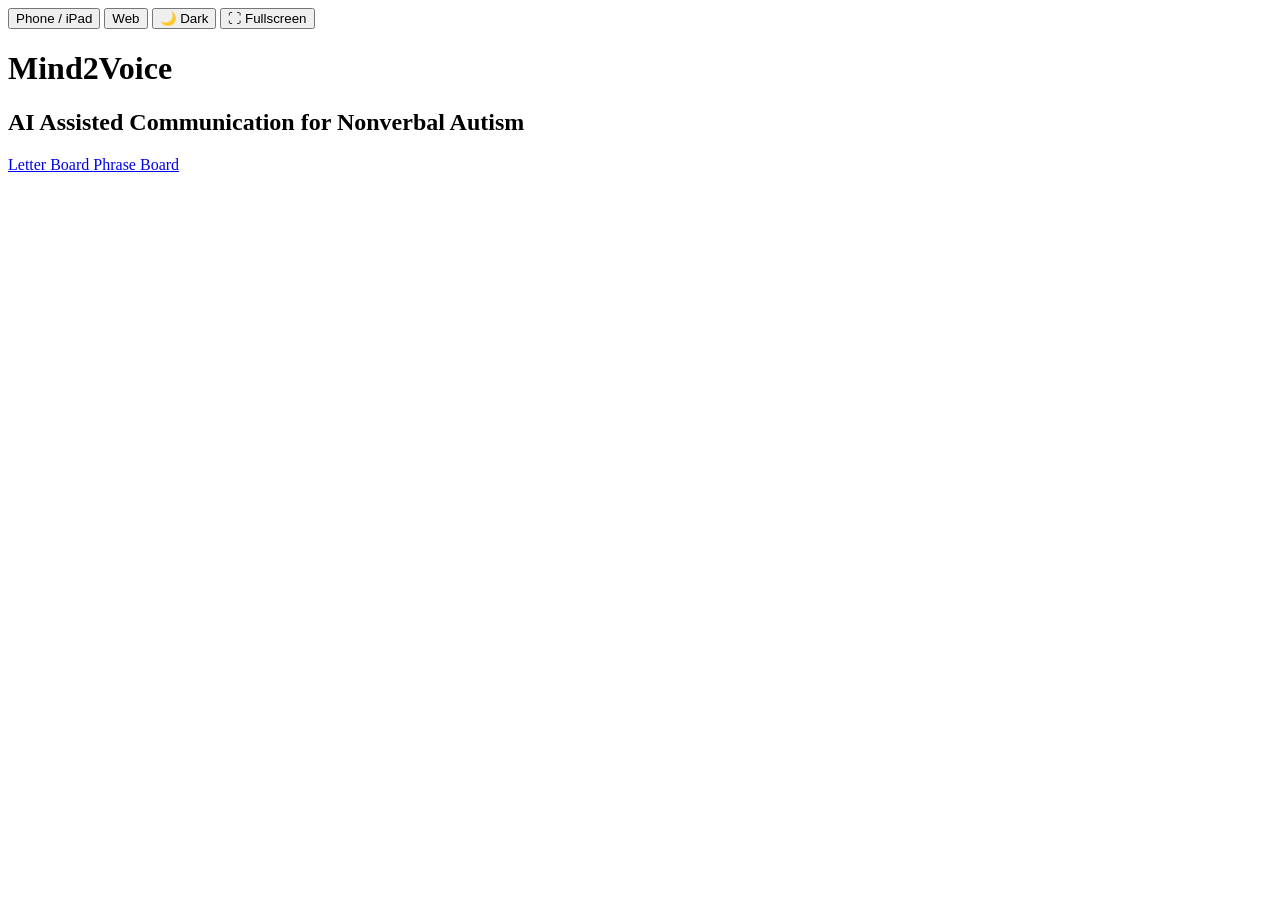
==== index.html @ d23b1450 "," ====
<!DOCTYPE html>
<html lang="en">

<head>

<meta charset="UTF-8">

<meta name="viewport"
content="width=device-width, initial-scale=1.0, viewport-fit=cover">

<meta name="apple-mobile-web-app-capable" content="yes">
<meta name="apple-mobile-web-app-title" content="Mind2Voice">

<title>Mind2Voice</title>

<link rel="stylesheet" href="style.css">

</head>

<body>

<div class="device-selector">

    <button
        class="device-btn active"
        data-device="ipad">
        Phone / iPad
    </button>

    <button
        class="device-btn"
        data-device="web">
        Web
    </button>

    <button
        class="device-btn"
        id="themeToggle">
        🌙 Dark
    </button>

    <button
        class="device-btn"
        id="fullscreenBtn">
        ⛶ Fullscreen
    </button>

</div>

<div class="ipad" id="deviceFrame">

    <div class="camera"></div>

    <div class="screen">

        <div class="content">

            <h1>Mind2Voice</h1>

            <h2>
                AI Assisted Communication for
                Nonverbal Autism
            </h2>

            <div class="button-row">

                <a
                    href="letterboard.html"
                    class="button">
                    Letter Board
                </a>

                <a
                    href="phraseboard.html"
                    class="button">
                    Phrase Board
                </a>

            </div>

        </div>

    </div>

    <div class="home-indicator"></div>

</div>

<script>

/* ------------------------------
DEVICE SWITCH
------------------------------ */

const deviceFrame =
document.getElementById(
"deviceFrame"
);

document
.querySelectorAll(
"[data-device]"
)
.forEach(btn => {

    btn.addEventListener(
    "click",
    () => {

        document
        .querySelectorAll(
        "[data-device]"
        )
        .forEach(b =>
            b.classList.remove(
            "active"
            )
        );

        btn.classList.add(
        "active"
        );

        deviceFrame.classList.remove(
        "web-view"
        );

        if(
            btn.dataset.device
            === "web"
        ){
            deviceFrame.classList.add(
            "web-view"
            );
        }

    });

});

/* ------------------------------
THEME
------------------------------ */

const themeToggle =
document.getElementById(
"themeToggle"
);

function updateThemeButton(){

    themeToggle.textContent =
    document.body.classList.contains(
    "dark"
    )
    ? "☀️ Light"
    : "🌙 Dark";

}

const savedTheme =
localStorage.getItem(
"theme"
);

if(savedTheme === "dark"){

    document.body.classList.add(
    "dark"
    );

}

updateThemeButton();

themeToggle.addEventListener(
"click",
() => {

    document.body.classList.toggle(
    "dark"
    );

    localStorage.setItem(
    "theme",
    document.body.classList.contains(
    "dark"
    )
    ? "dark"
    : "light"
    );

    updateThemeButton();

}
);

/* ------------------------------
TABLET SUPPORT
------------------------------ */

const isTablet =

/iPad/i.test(
navigator.userAgent
)

||

(
navigator.maxTouchPoints > 1 &&
window.innerWidth >= 768
);

if(isTablet){

    deviceFrame.classList.add(
    "web-view"
    );

    const selector =
    document.querySelector(
    ".device-selector"
    );

    if(selector){

        selector.style.display =
        "none";

    }

}

/* ------------------------------
FULLSCREEN
------------------------------ */

const fullscreenBtn =
document.getElementById(
"fullscreenBtn"
);

fullscreenBtn
.addEventListener(
"click",
async () => {

    try{

        if(
            !document
            .fullscreenElement
        ){

            await document
            .documentElement
            .requestFullscreen();

            fullscreenBtn.textContent =
            "✕ Exit";

        }else{

            await document
            .exitFullscreen();

            fullscreenBtn.textContent =
            "⛶ Fullscreen";

        }

    }
    catch(err){

        console.log(err);

    }

}
);

</script>

</body>

</html>
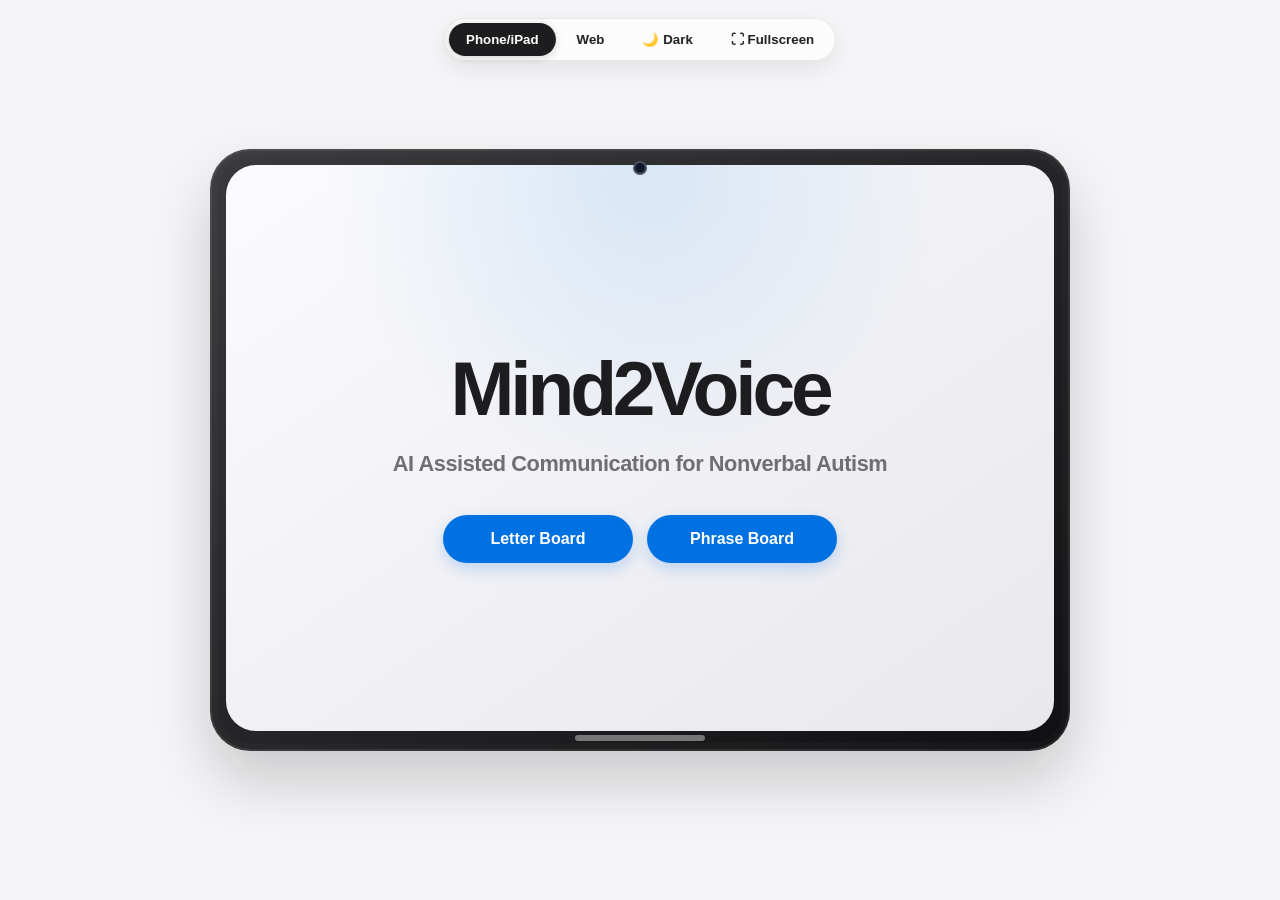
==== commit cc867e4c: "updated" ====
--- a/index.html
+++ b/index.html
@@ -1,85 +1,308 @@
 <!DOCTYPE html>
 <html lang="en">
-
 <head>
-
 <meta charset="UTF-8">
-
-<meta name="viewport"
-content="width=device-width, initial-scale=1.0, viewport-fit=cover">
-
+<meta name="viewport" content="width=device-width, initial-scale=1.0, viewport-fit=cover">
 <meta name="apple-mobile-web-app-capable" content="yes">
+<meta name="apple-mobile-web-app-status-bar-style" content="default">
 <meta name="apple-mobile-web-app-title" content="Mind2Voice">
 
 <title>Mind2Voice</title>
 
-<link rel="stylesheet" href="style.css">
-
+<style>
+:root{
+    --bg:#f5f5f7;
+    --text:#1d1d1f;
+    --muted:#6e6e73;
+    --primary:#0071e3;
+    --primary-dark:#0077ed;
+    --shadow:rgba(0,0,0,.18);
+
+    --screen-bg:linear-gradient(145deg,#fbfbfd 0%,#e8e8ed 100%);
+    --selector-bg:rgba(255,255,255,.72);
+}
+
+/* DARK MODE */
+body.dark{
+    --bg:#000;
+    --text:#f5f5f7;
+    --muted:#a1a1a6;
+    --primary:#0a84ff;
+    --primary-dark:#409cff;
+    --shadow:rgba(0,0,0,.45);
+
+    --screen-bg:linear-gradient(145deg,#1c1c1e 0%,#0f0f10 100%);
+    --selector-bg:rgba(28,28,30,.85);
+}
+
+*{
+    box-sizing:border-box;
+    margin:0;
+    padding:0;
+}
+
+body{
+    min-height:100vh;
+    display:flex;
+    justify-content:center;
+    align-items:center;
+    background:var(--bg);
+    font-family:-apple-system,BlinkMacSystemFont,"SF Pro Display","Segoe UI",sans-serif;
+    color:var(--text);
+    transition:background .3s,color .3s;
+}
+
+/* TOP CONTROLS */
+.device-selector{
+    position:fixed;
+    top:18px;
+    left:50%;
+    transform:translateX(-50%);
+    display:flex;
+    gap:4px;
+    padding:4px;
+    background:var(--selector-bg);
+    border:1px solid rgba(0,0,0,.08);
+    border-radius:999px;
+    box-shadow:0 8px 24px rgba(0,0,0,.08);
+    backdrop-filter:blur(18px);
+    z-index:9999;
+}
+
+.device-btn{
+    border:none;
+    padding:9px 17px;
+    border-radius:999px;
+    cursor:pointer;
+    font-weight:700;
+    color:var(--text);
+    background:transparent;
+    transition:.2s ease;
+}
+
+.device-btn.active{
+    color:white;
+    background:#1d1d1f;
+    box-shadow:0 2px 8px rgba(0,0,0,.16);
+}
+
+body.dark .device-btn.active{
+    background:#ffffff;
+    color:#000000;
+}
+
+/* IPAD FRAME */
+.ipad{
+    position:relative;
+    width:min(82vw,860px);
+    aspect-ratio:1.43;
+    background:linear-gradient(145deg,#3a3a3c,#101012);
+    border-radius:40px;
+    padding:16px 16px 20px;
+    box-shadow:
+        0 30px 60px var(--shadow),
+        inset 0 0 0 2px rgba(255,255,255,.08),
+        inset 0 0 0 8px rgba(255,255,255,.02);
+    transition:.3s ease;
+}
+
+/* WEB MODE */
+.ipad.web-view{
+    width:100vw;
+    height:100dvh;
+    min-height:100dvh;
+    aspect-ratio:auto;
+    border-radius:0;
+    padding:0;
+    box-shadow:none;
+}
+
+/* Real tablets */
+@media (pointer: coarse) and (min-width: 768px){
+
+    .device-selector{
+        display:none;
+    }
+
+    .ipad{
+        width:100vw !important;
+        height:100dvh !important;
+        min-height:100dvh !important;
+        padding:0 !important;
+        border-radius:0 !important;
+        aspect-ratio:auto !important;
+        box-shadow:none !important;
+    }
+
+    .camera,
+    .home-indicator{
+        display:none !important;
+    }
+
+    .screen{
+        border-radius:0 !important;
+        width:100%;
+        height:100%;
+    }
+
+}
+
+.ipad.web-view .camera,
+.ipad.web-view .home-indicator{
+    display:none;
+}
+
+.ipad.web-view .screen{
+    border-radius:0;
+}
+
+/* SCREEN */
+.screen{
+    width:100%;
+    height:100%;
+    background:var(--screen-bg);
+    border-radius:30px;
+    overflow:hidden;
+    transition:.3s ease;
+}
+
+.camera{
+    position:absolute;
+    top:12px;
+    left:50%;
+    transform:translateX(-50%);
+    width:14px;
+    height:14px;
+    background:#0f172a;
+    border:2px solid rgba(255,255,255,.25);
+    border-radius:50%;
+    z-index:5;
+}
+
+.content{
+    height:100%;
+    display:flex;
+    flex-direction:column;
+    justify-content:center;
+    align-items:center;
+    text-align:center;
+    padding:72px 30px 60px;
+    background:
+        radial-gradient(
+            circle at top,
+            rgba(0,113,227,.12),
+            transparent 45%
+        );
+}
+
+h1{
+    margin-bottom:18px;
+    letter-spacing:-.055em;
+    font-weight:700;
+    font-size:clamp(2.8rem,6vw,5.8rem);
+}
+
+h2{
+    max-width:650px;
+    margin-bottom:38px;
+    font-size:clamp(1rem,1.7vw,1.6rem);
+    color:var(--muted);
+    font-weight:600;
+    letter-spacing:-.02em;
+}
+
+/* BUTTONS */
+.button-row{
+    display:flex;
+    gap:14px;
+    flex-wrap:wrap;
+    justify-content:center;
+}
+
+.button{
+    display:inline-flex;
+    align-items:center;
+    justify-content:center;
+    min-width:190px;
+    padding:15px 25px;
+    border-radius:999px;
+    text-decoration:none;
+    font-weight:700;
+    color:white;
+    background:var(--primary);
+    box-shadow:0 6px 16px rgba(0,113,227,.22);
+    transition:transform .2s,background .2s,box-shadow .2s;
+}
+
+.button:hover{
+    transform:translateY(-2px);
+    background:var(--primary-dark);
+    box-shadow:0 9px 22px rgba(0,113,227,.3);
+}
+
+.button:focus-visible,
+.device-btn:focus-visible{
+    outline:3px solid rgba(0,113,227,.45);
+    outline-offset:3px;
+}
+
+.home-indicator{
+    position:absolute;
+    left:50%;
+    bottom:10px;
+    transform:translateX(-50%);
+    width:130px;
+    height:6px;
+    background:rgba(255,255,255,.4);
+    border-radius:999px;
+}
+</style>
 </head>
 
 <body>
 
 <div class="device-selector">
-
-    <button
-        class="device-btn active"
-        data-device="ipad">
-        Phone / iPad
+    <button class="device-btn active" data-device="ipad">
+        Phone/iPad
     </button>
 
-    <button
-        class="device-btn"
-        data-device="web">
+    <button class="device-btn" data-device="web">
         Web
     </button>
 
-    <button
-        class="device-btn"
-        id="themeToggle">
+    <button class="device-btn" id="themeToggle">
         🌙 Dark
     </button>
 
-    <button
-        class="device-btn"
-        id="fullscreenBtn">
+    <button class="device-btn" id="fullscreenBtn">
         ⛶ Fullscreen
     </button>
-
 </div>
 
-<div class="ipad" id="deviceFrame">
+<div class="ipad">
 
     <div class="camera"></div>
 
     <div class="screen">
-
         <div class="content">
 
             <h1>Mind2Voice</h1>
 
             <h2>
-                AI Assisted Communication for
-                Nonverbal Autism
+                AI Assisted Communication for Nonverbal Autism
             </h2>
 
             <div class="button-row">
-
-                <a
-                    href="letterboard.html"
-                    class="button">
+                <a href="letterboard.html" class="button">
                     Letter Board
                 </a>
 
-                <a
-                    href="phraseboard.html"
-                    class="button">
+                <a href="phraseboard.html" class="button">
                     Phrase Board
                 </a>
-
             </div>
 
         </div>
-
     </div>
 
     <div class="home-indicator"></div>
@@ -87,201 +310,123 @@
 </div>
 
 <script>
-
-/* ------------------------------
-DEVICE SWITCH
------------------------------- */
-
-const deviceFrame =
-document.getElementById(
-"deviceFrame"
-);
-
-document
-.querySelectorAll(
-"[data-device]"
-)
-.forEach(btn => {
-
-    btn.addEventListener(
-    "click",
-    () => {
-
-        document
-        .querySelectorAll(
-        "[data-device]"
-        )
-        .forEach(b =>
-            b.classList.remove(
-            "active"
-            )
+const device = document.querySelector('.ipad');
+const buttons = document.querySelectorAll('[data-device]');
+
+/* Device Switch */
+buttons.forEach(btn => {
+    btn.addEventListener('click', () => {
+
+        buttons.forEach(b =>
+            b.classList.remove('active')
         );
 
-        btn.classList.add(
-        "active"
-        );
-
-        deviceFrame.classList.remove(
-        "web-view"
-        );
-
-        if(
-            btn.dataset.device
-            === "web"
-        ){
-            deviceFrame.classList.add(
-            "web-view"
-            );
+        btn.classList.add('active');
+
+        device.classList.remove('web-view');
+
+        if(btn.dataset.device === 'web'){
+            device.classList.add('web-view');
         }
-
     });
-
 });
 
-/* ------------------------------
-THEME
------------------------------- */
-
+/* Theme Toggle */
 const themeToggle =
-document.getElementById(
-"themeToggle"
-);
-
-function updateThemeButton(){
-
-    themeToggle.textContent =
-    document.body.classList.contains(
-    "dark"
-    )
-    ? "☀️ Light"
-    : "🌙 Dark";
-
-}
-
+    document.getElementById('themeToggle');
+
+function updateThemeButton() {
+
+    if(document.body.classList.contains('dark')){
+        themeToggle.textContent = '☀️ Light';
+    } else {
+        themeToggle.textContent = '🌙 Dark';
+    }
+
+}
+
+themeToggle.addEventListener('click', () => {
+
+    document.body.classList.toggle('dark');
+
+    localStorage.setItem(
+        'theme',
+        document.body.classList.contains('dark')
+            ? 'dark'
+            : 'light'
+    );
+
+    updateThemeButton();
+});
+
+/* Load Theme */
 const savedTheme =
-localStorage.getItem(
-"theme"
-);
-
-if(savedTheme === "dark"){
-
-    document.body.classList.add(
-    "dark"
+    localStorage.getItem('theme');
+
+if(savedTheme){
+
+    document.body.classList.toggle(
+        'dark',
+        savedTheme === 'dark'
     );
 
+}else{
+
+    document.body.classList.toggle(
+        'dark',
+        window.matchMedia(
+            '(prefers-color-scheme: dark)'
+        ).matches
+    );
+
 }
 
 updateThemeButton();
-
-themeToggle.addEventListener(
-"click",
-() => {
-
-    document.body.classList.toggle(
-    "dark"
-    );
-
-    localStorage.setItem(
-    "theme",
-    document.body.classList.contains(
-    "dark"
-    )
-    ? "dark"
-    : "light"
-    );
-
-    updateThemeButton();
-
-}
-);
-
-/* ------------------------------
-TABLET SUPPORT
------------------------------- */
-
+/* Tablet Detection */
 const isTablet =
-
-/iPad/i.test(
-navigator.userAgent
-)
-
-||
-
-(
-navigator.maxTouchPoints > 1 &&
-window.innerWidth >= 768
-);
-
-if(isTablet){
-
-    deviceFrame.classList.add(
-    "web-view"
-    );
+    navigator.maxTouchPoints > 1 &&
+    Math.max(window.innerWidth, window.innerHeight) >= 820;
+
+if (isTablet) {
 
     const selector =
-    document.querySelector(
-    ".device-selector"
-    );
-
-    if(selector){
-
-        selector.style.display =
-        "none";
-
-    }
-
-}
-
-/* ------------------------------
-FULLSCREEN
------------------------------- */
-
+        document.querySelector('.device-selector');
+
+    if (selector) {
+        selector.style.display = 'none';
+    }
+
+    device.classList.add('web-view');
+}
 const fullscreenBtn =
-document.getElementById(
-"fullscreenBtn"
-);
-
-fullscreenBtn
-.addEventListener(
-"click",
-async () => {
-
-    try{
-
-        if(
-            !document
-            .fullscreenElement
-        ){
-
-            await document
-            .documentElement
-            .requestFullscreen();
+    document.getElementById('fullscreenBtn');
+
+fullscreenBtn.addEventListener('click', async () => {
+
+    try {
+
+        if (!document.fullscreenElement) {
+
+            await document.documentElement.requestFullscreen();
 
             fullscreenBtn.textContent =
-            "✕ Exit";
-
-        }else{
-
-            await document
-            .exitFullscreen();
+                '✕ Exit';
+
+        } else {
+
+            await document.exitFullscreen();
 
             fullscreenBtn.textContent =
-            "⛶ Fullscreen";
+                '⛶ Fullscreen';
 
         }
 
-    }
-    catch(err){
-
+    } catch (err) {
         console.log(err);
-
-    }
-
-}
-);
-
+    }
+
+});
 </script>
 
 </body>
-
 </html>
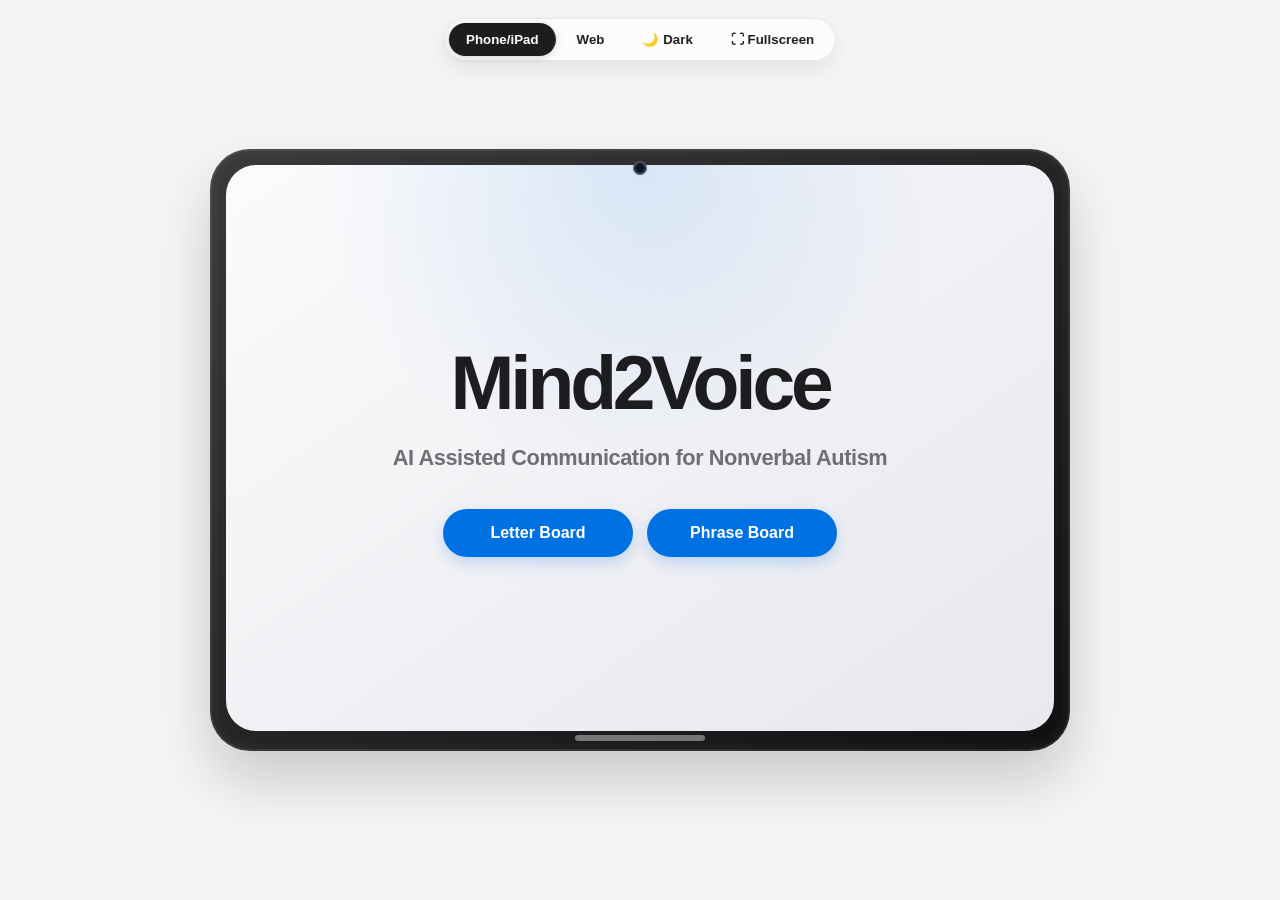
==== commit ad6561d9: "new" ====
--- a/index.html
+++ b/index.html
@@ -42,7 +42,7 @@
 }
 
 body{
-    min-height:100vh;
+    min-height:100dvh;
     display:flex;
     justify-content:center;
     align-items:center;
@@ -94,8 +94,9 @@
 /* IPAD FRAME */
 .ipad{
     position:relative;
-    width:min(82vw,860px);
+    width:min(82vw,860px,calc((100dvh - 36px) * 1.43));
     aspect-ratio:1.43;
+    max-height:calc(100dvh - 36px);
     background:linear-gradient(145deg,#3a3a3c,#101012);
     border-radius:40px;
     padding:16px 16px 20px;
@@ -181,12 +182,14 @@
 
 .content{
     height:100%;
+    min-height:0;
     display:flex;
     flex-direction:column;
     justify-content:center;
     align-items:center;
     text-align:center;
-    padding:72px 30px 60px;
+    padding:clamp(18px,7vh,72px) clamp(16px,4vw,30px);
+    overflow-y:auto;
     background:
         radial-gradient(
             circle at top,
@@ -196,16 +199,16 @@
 }
 
 h1{
-    margin-bottom:18px;
+    margin-bottom:clamp(10px,2.5vh,18px);
     letter-spacing:-.055em;
     font-weight:700;
-    font-size:clamp(2.8rem,6vw,5.8rem);
+    font-size:clamp(2rem,6vw,5.8rem);
 }
 
 h2{
     max-width:650px;
-    margin-bottom:38px;
-    font-size:clamp(1rem,1.7vw,1.6rem);
+    margin-bottom:clamp(16px,5vh,38px);
+    font-size:clamp(.95rem,1.7vw,1.6rem);
     color:var(--muted);
     font-weight:600;
     letter-spacing:-.02em;
@@ -214,7 +217,7 @@
 /* BUTTONS */
 .button-row{
     display:flex;
-    gap:14px;
+    gap:clamp(8px,1.5vw,14px);
     flex-wrap:wrap;
     justify-content:center;
 }
@@ -223,8 +226,8 @@
     display:inline-flex;
     align-items:center;
     justify-content:center;
-    min-width:190px;
-    padding:15px 25px;
+    min-width:clamp(145px,20vw,190px);
+    padding:clamp(11px,2.2vh,15px) clamp(16px,3vw,25px);
     border-radius:999px;
     text-decoration:none;
     font-weight:700;
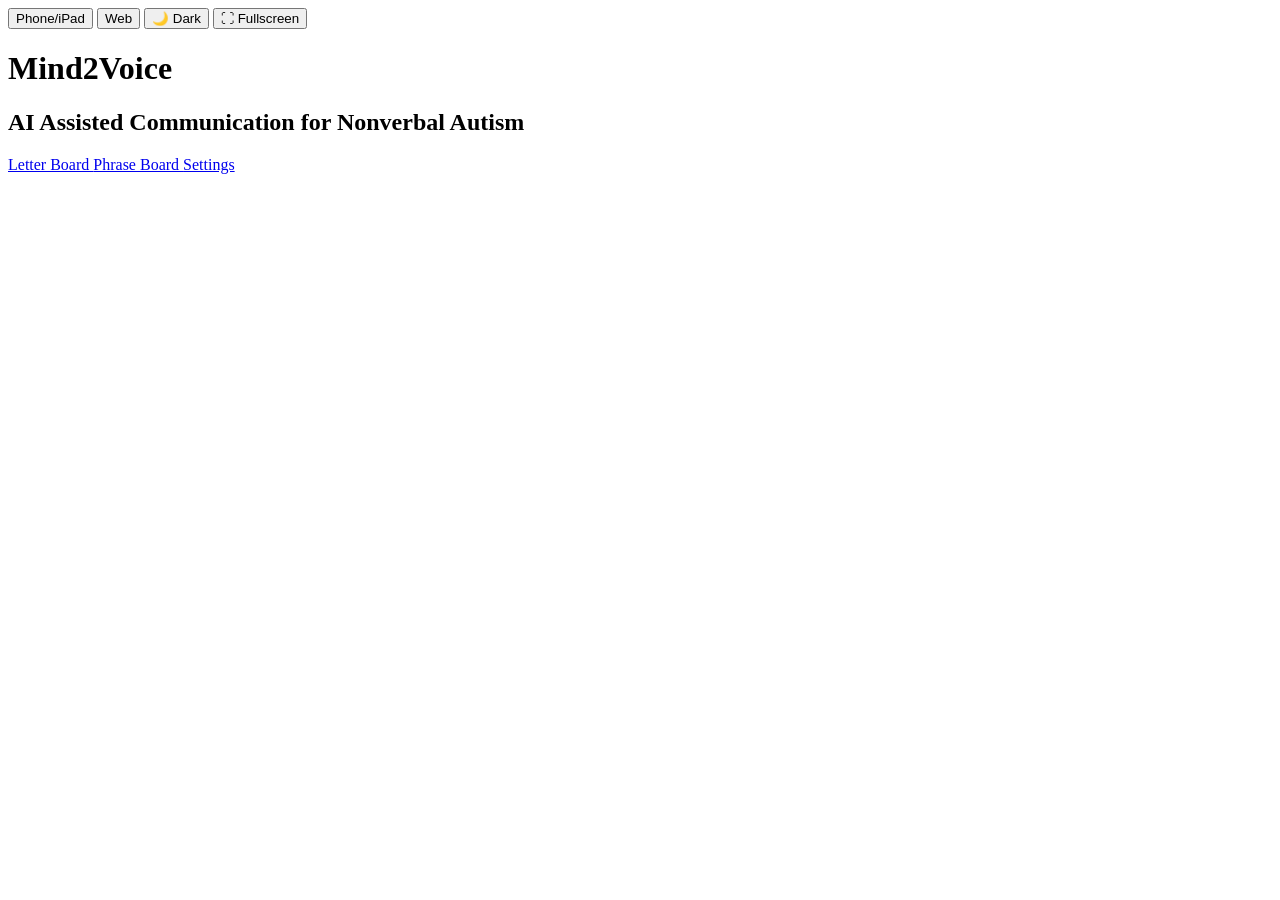
==== commit efa9e8f4: "new" ====
--- a/index.html
+++ b/index.html
@@ -9,275 +9,28 @@
 
 <title>Mind2Voice</title>
 
-<style>
-:root{
-    --bg:#f5f5f7;
-    --text:#1d1d1f;
-    --muted:#6e6e73;
-    --primary:#0071e3;
-    --primary-dark:#0077ed;
-    --shadow:rgba(0,0,0,.18);
-
-    --screen-bg:linear-gradient(145deg,#fbfbfd 0%,#e8e8ed 100%);
-    --selector-bg:rgba(255,255,255,.72);
-}
-
-/* DARK MODE */
-body.dark{
-    --bg:#000;
-    --text:#f5f5f7;
-    --muted:#a1a1a6;
-    --primary:#0a84ff;
-    --primary-dark:#409cff;
-    --shadow:rgba(0,0,0,.45);
-
-    --screen-bg:linear-gradient(145deg,#1c1c1e 0%,#0f0f10 100%);
-    --selector-bg:rgba(28,28,30,.85);
-}
-
-*{
-    box-sizing:border-box;
-    margin:0;
-    padding:0;
-}
-
-body{
-    min-height:100dvh;
-    display:flex;
-    justify-content:center;
-    align-items:center;
-    background:var(--bg);
-    font-family:-apple-system,BlinkMacSystemFont,"SF Pro Display","Segoe UI",sans-serif;
-    color:var(--text);
-    transition:background .3s,color .3s;
-}
-
-/* TOP CONTROLS */
-.device-selector{
-    position:fixed;
-    top:18px;
-    left:50%;
-    transform:translateX(-50%);
-    display:flex;
-    gap:4px;
-    padding:4px;
-    background:var(--selector-bg);
-    border:1px solid rgba(0,0,0,.08);
-    border-radius:999px;
-    box-shadow:0 8px 24px rgba(0,0,0,.08);
-    backdrop-filter:blur(18px);
-    z-index:9999;
-}
-
-.device-btn{
-    border:none;
-    padding:9px 17px;
-    border-radius:999px;
-    cursor:pointer;
-    font-weight:700;
-    color:var(--text);
-    background:transparent;
-    transition:.2s ease;
-}
-
-.device-btn.active{
-    color:white;
-    background:#1d1d1f;
-    box-shadow:0 2px 8px rgba(0,0,0,.16);
-}
-
-body.dark .device-btn.active{
-    background:#ffffff;
-    color:#000000;
-}
-
-/* IPAD FRAME */
-.ipad{
-    position:relative;
-    width:min(82vw,860px,calc((100dvh - 36px) * 1.43));
-    aspect-ratio:1.43;
-    max-height:calc(100dvh - 36px);
-    background:linear-gradient(145deg,#3a3a3c,#101012);
-    border-radius:40px;
-    padding:16px 16px 20px;
-    box-shadow:
-        0 30px 60px var(--shadow),
-        inset 0 0 0 2px rgba(255,255,255,.08),
-        inset 0 0 0 8px rgba(255,255,255,.02);
-    transition:.3s ease;
-}
-
-/* WEB MODE */
-.ipad.web-view{
-    width:100vw;
-    height:100dvh;
-    min-height:100dvh;
-    aspect-ratio:auto;
-    border-radius:0;
-    padding:0;
-    box-shadow:none;
-}
-
-/* Real tablets */
-@media (pointer: coarse) and (min-width: 768px){
-
-    .device-selector{
-        display:none;
-    }
-
-    .ipad{
-        width:100vw !important;
-        height:100dvh !important;
-        min-height:100dvh !important;
-        padding:0 !important;
-        border-radius:0 !important;
-        aspect-ratio:auto !important;
-        box-shadow:none !important;
-    }
-
-    .camera,
-    .home-indicator{
-        display:none !important;
-    }
-
-    .screen{
-        border-radius:0 !important;
-        width:100%;
-        height:100%;
-    }
-
-}
-
-.ipad.web-view .camera,
-.ipad.web-view .home-indicator{
-    display:none;
-}
-
-.ipad.web-view .screen{
-    border-radius:0;
-}
-
-/* SCREEN */
-.screen{
-    width:100%;
-    height:100%;
-    background:var(--screen-bg);
-    border-radius:30px;
-    overflow:hidden;
-    transition:.3s ease;
-}
-
-.camera{
-    position:absolute;
-    top:12px;
-    left:50%;
-    transform:translateX(-50%);
-    width:14px;
-    height:14px;
-    background:#0f172a;
-    border:2px solid rgba(255,255,255,.25);
-    border-radius:50%;
-    z-index:5;
-}
-
-.content{
-    height:100%;
-    min-height:0;
-    display:flex;
-    flex-direction:column;
-    justify-content:center;
-    align-items:center;
-    text-align:center;
-    padding:clamp(18px,7vh,72px) clamp(16px,4vw,30px);
-    overflow-y:auto;
-    background:
-        radial-gradient(
-            circle at top,
-            rgba(0,113,227,.12),
-            transparent 45%
-        );
-}
-
-h1{
-    margin-bottom:clamp(10px,2.5vh,18px);
-    letter-spacing:-.055em;
-    font-weight:700;
-    font-size:clamp(2rem,6vw,5.8rem);
-}
-
-h2{
-    max-width:650px;
-    margin-bottom:clamp(16px,5vh,38px);
-    font-size:clamp(.95rem,1.7vw,1.6rem);
-    color:var(--muted);
-    font-weight:600;
-    letter-spacing:-.02em;
-}
-
-/* BUTTONS */
-.button-row{
-    display:flex;
-    gap:clamp(8px,1.5vw,14px);
-    flex-wrap:wrap;
-    justify-content:center;
-}
-
-.button{
-    display:inline-flex;
-    align-items:center;
-    justify-content:center;
-    min-width:clamp(145px,20vw,190px);
-    padding:clamp(11px,2.2vh,15px) clamp(16px,3vw,25px);
-    border-radius:999px;
-    text-decoration:none;
-    font-weight:700;
-    color:white;
-    background:var(--primary);
-    box-shadow:0 6px 16px rgba(0,113,227,.22);
-    transition:transform .2s,background .2s,box-shadow .2s;
-}
-
-.button:hover{
-    transform:translateY(-2px);
-    background:var(--primary-dark);
-    box-shadow:0 9px 22px rgba(0,113,227,.3);
-}
-
-.button:focus-visible,
-.device-btn:focus-visible{
-    outline:3px solid rgba(0,113,227,.45);
-    outline-offset:3px;
-}
-
-.home-indicator{
-    position:absolute;
-    left:50%;
-    bottom:10px;
-    transform:translateX(-50%);
-    width:130px;
-    height:6px;
-    background:rgba(255,255,255,.4);
-    border-radius:999px;
-}
-</style>
+<link rel="icon" href="assets/icons/favicon.svg" type="image/svg+xml">
+<link rel="apple-touch-icon" href="assets/icons/apple-touch-icon.png">
+<link rel="stylesheet" href="style.css">
+<script src="script.js"></script>
 </head>
 
-<body>
+<body class="home" data-page="home">
 
 <div class="device-selector">
-    <button class="device-btn active" data-device="ipad">
+    <button type="button" class="device-btn active" data-device="ipad" aria-pressed="true">
         Phone/iPad
     </button>
 
-    <button class="device-btn" data-device="web">
+    <button type="button" class="device-btn" data-device="web" aria-pressed="false">
         Web
     </button>
 
-    <button class="device-btn" id="themeToggle">
+    <button type="button" class="device-btn" id="themeToggle" data-theme-toggle="text">
         🌙 Dark
     </button>
 
-    <button class="device-btn" id="fullscreenBtn">
+    <button type="button" class="device-btn" id="fullscreenBtn">
         ⛶ Fullscreen
     </button>
 </div>
@@ -303,6 +56,10 @@
                 <a href="phraseboard.html" class="button">
                     Phrase Board
                 </a>
+
+                <a href="settings.html" class="button secondary">
+                    Settings
+                </a>
             </div>
 
         </div>
@@ -312,124 +69,5 @@
 
 </div>
 
-<script>
-const device = document.querySelector('.ipad');
-const buttons = document.querySelectorAll('[data-device]');
-
-/* Device Switch */
-buttons.forEach(btn => {
-    btn.addEventListener('click', () => {
-
-        buttons.forEach(b =>
-            b.classList.remove('active')
-        );
-
-        btn.classList.add('active');
-
-        device.classList.remove('web-view');
-
-        if(btn.dataset.device === 'web'){
-            device.classList.add('web-view');
-        }
-    });
-});
-
-/* Theme Toggle */
-const themeToggle =
-    document.getElementById('themeToggle');
-
-function updateThemeButton() {
-
-    if(document.body.classList.contains('dark')){
-        themeToggle.textContent = '☀️ Light';
-    } else {
-        themeToggle.textContent = '🌙 Dark';
-    }
-
-}
-
-themeToggle.addEventListener('click', () => {
-
-    document.body.classList.toggle('dark');
-
-    localStorage.setItem(
-        'theme',
-        document.body.classList.contains('dark')
-            ? 'dark'
-            : 'light'
-    );
-
-    updateThemeButton();
-});
-
-/* Load Theme */
-const savedTheme =
-    localStorage.getItem('theme');
-
-if(savedTheme){
-
-    document.body.classList.toggle(
-        'dark',
-        savedTheme === 'dark'
-    );
-
-}else{
-
-    document.body.classList.toggle(
-        'dark',
-        window.matchMedia(
-            '(prefers-color-scheme: dark)'
-        ).matches
-    );
-
-}
-
-updateThemeButton();
-/* Tablet Detection */
-const isTablet =
-    navigator.maxTouchPoints > 1 &&
-    Math.max(window.innerWidth, window.innerHeight) >= 820;
-
-if (isTablet) {
-
-    const selector =
-        document.querySelector('.device-selector');
-
-    if (selector) {
-        selector.style.display = 'none';
-    }
-
-    device.classList.add('web-view');
-}
-const fullscreenBtn =
-    document.getElementById('fullscreenBtn');
-
-fullscreenBtn.addEventListener('click', async () => {
-
-    try {
-
-        if (!document.fullscreenElement) {
-
-            await document.documentElement.requestFullscreen();
-
-            fullscreenBtn.textContent =
-                '✕ Exit';
-
-        } else {
-
-            await document.exitFullscreen();
-
-            fullscreenBtn.textContent =
-                '⛶ Fullscreen';
-
-        }
-
-    } catch (err) {
-        console.log(err);
-    }
-
-});
-</script>
-
 </body>
 </html>
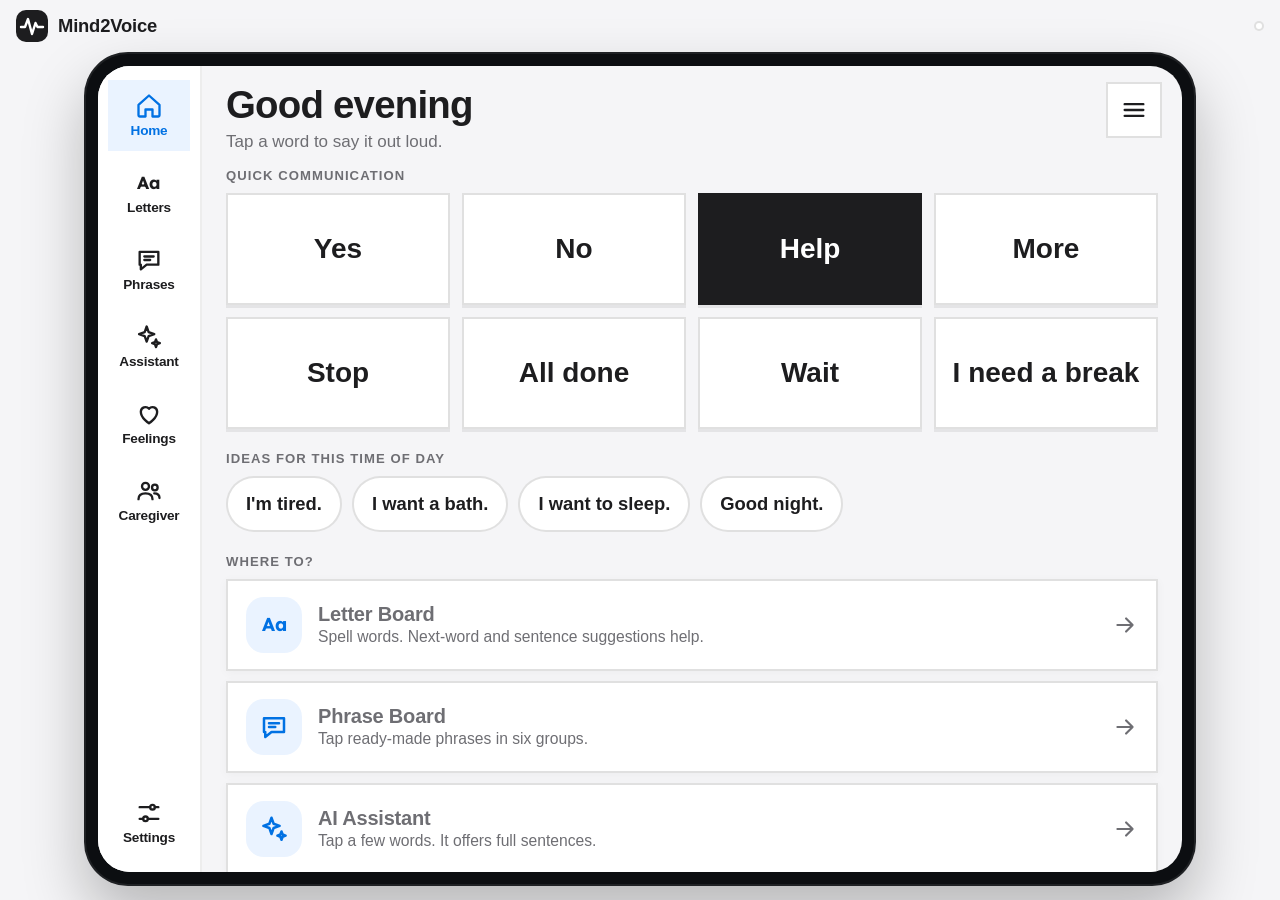
==== commit 53a5b42a: "new app" ====
--- a/index.html
+++ b/index.html
@@ -1,73 +1,38 @@
 <!DOCTYPE html>
 <html lang="en">
 <head>
-<meta charset="UTF-8">
-<meta name="viewport" content="width=device-width, initial-scale=1.0, viewport-fit=cover">
-<meta name="apple-mobile-web-app-capable" content="yes">
-<meta name="apple-mobile-web-app-status-bar-style" content="default">
-<meta name="apple-mobile-web-app-title" content="Mind2Voice">
-
+<meta charset="utf-8">
+<meta name="viewport" content="width=device-width, initial-scale=1, viewport-fit=cover">
 <title>Mind2Voice</title>
-
-<link rel="icon" href="assets/icons/favicon.svg" type="image/svg+xml">
-<link rel="apple-touch-icon" href="assets/icons/apple-touch-icon.png">
+<meta name="claude:viewport-fit-sides" content="cover">
+<link rel="preconnect" href="https://fonts.googleapis.com">
+<link rel="preconnect" href="https://fonts.gstatic.com" crossorigin>
+<link rel="stylesheet" href="https://fonts.googleapis.com/css2?family=Atkinson+Hyperlegible:wght@400;700&family=Lexend:wght@500;600;700&display=swap">
+<link rel="stylesheet" href="Phrase.css">
 <link rel="stylesheet" href="style.css">
+</head>
+<body data-screen="home">
+<div class="stage" id="stage" data-mode="tablet">
+<header class="toolbar">
+<div class="brand">
+<svg viewBox="0 0 32 32" aria-hidden="true"><rect width="32" height="32" rx="10" style="fill:var(--black)"/><path d="M5 17h4l3-8 4 15 3.5-11 2 4H27" style="fill:none;stroke:var(--on-black)" stroke-width="2.4" stroke-linecap="round" stroke-linejoin="round"/></svg>
+Mind2Voice
+</div>
+<div class="seg modeseg" role="group" aria-label="Preview size" id="modeseg">
+</div>
+</header>
+<div class="viewport">
+<div class="device">
+<div class="screen" id="screen">
+<div class="app" id="app"></div>
+<div id="sheet"></div>
+<div class="toast" id="toast" role="status" aria-live="polite"></div>
+</div>
+</div>
+</div>
+</div>
+<script src="Phrase.js"></script>
 <script src="script.js"></script>
-</head>
-
-<body class="home" data-page="home">
-
-<div class="device-selector">
-    <button type="button" class="device-btn active" data-device="ipad" aria-pressed="true">
-        Phone/iPad
-    </button>
-
-    <button type="button" class="device-btn" data-device="web" aria-pressed="false">
-        Web
-    </button>
-
-    <button type="button" class="device-btn" id="themeToggle" data-theme-toggle="text">
-        🌙 Dark
-    </button>
-
-    <button type="button" class="device-btn" id="fullscreenBtn">
-        ⛶ Fullscreen
-    </button>
-</div>
-
-<div class="ipad">
-
-    <div class="camera"></div>
-
-    <div class="screen">
-        <div class="content">
-
-            <h1>Mind2Voice</h1>
-
-            <h2>
-                AI Assisted Communication for Nonverbal Autism
-            </h2>
-
-            <div class="button-row">
-                <a href="letterboard.html" class="button">
-                    Letter Board
-                </a>
-
-                <a href="phraseboard.html" class="button">
-                    Phrase Board
-                </a>
-
-                <a href="settings.html" class="button secondary">
-                    Settings
-                </a>
-            </div>
-
-        </div>
-    </div>
-
-    <div class="home-indicator"></div>
-
-</div>
-
+<script src="app.js"></script>
 </body>
-</html>+</html>
--- a/Phrase.css
+++ b/Phrase.css
@@ -0,0 +1,9 @@
+/* Phrase board: tiles and grids.
+Load this file BEFORE style.css so the Home "quick" tiles in style.css keep their larger size. */
+.tile{min-height:104px;padding:14px;border:2px solid var(--edge);border-radius:var(--r-m);color:var(--ink);font:700 clamp(1.15rem,2vw,1.5rem)/1.2 var(--font-body);text-align:center;box-shadow:0 3px 0 var(--line);display:flex;align-items:center;justify-content:center;gap:10px;flex-direction:column}
+.tile.black{background-color:var(--black);color:var(--on-black);border-color:var(--black);--fill:var(--edge)}
+.tile.sel{border-color:var(--ink);box-shadow:inset 0 0 0 3px var(--ink)}
+.grid{display:grid;gap:12px;grid-template-columns:repeat(auto-fill,minmax(170px,1fr))}
+[data-size="xl"] .grid{grid-template-columns:repeat(auto-fill,minmax(250px,1fr))}
+[data-size="xl"] .tile{min-height:150px;font-size:clamp(1.4rem,2.4vw,1.9rem)}
+[data-mode="phone"] .grid{grid-template-columns:repeat(2,minmax(0,1fr))}
--- a/style.css
+++ b/style.css
@@ -0,0 +1,467 @@
+/* Layout concept: one persistent "voice bar" (message, Speak, Undo, tone) travels with every board.
+Tablet: voice bar sits on top of the board. Web: voice bar docks on the right. Phone: bottom tab bar.
+Keys and tiles never move, so motor memory carries over from day to day. */
+
+:root{
+    --bg:#f5f5f7;
+    --surface:#ffffff;
+
+    --tint:#e8f2ff;
+    --tint-2:#cfe4ff;
+
+    --accent:#0071e3;
+    --on-accent:#ffffff;
+
+    --ink:#1d1d1f;
+    --ink-2:#6e6e73;
+
+    --edge:rgba(0,0,0,.12);
+    --line:rgba(0,0,0,.08);
+
+    --black:#1d1d1f;
+    --on-black:#ffffff;
+
+    --good:#34c759;
+
+    --shadow-soft:rgba(0,0,0,.12);
+}
+@media (prefers-color-scheme:dark){
+:root:not([data-theme="light"]){
+--bg:#0F1318; --surface:#181E26; --tint:#1F3248; --tint-2:#2E4C70;
+--accent:#8CBCEB; --on-accent:#0B1420;
+--ink:#F2EFE8; --ink-2:#B4BAC4; --edge:#6B7685; --line:#2C3541;
+--black:#F2EFE8; --on-black:#0F1318; --good:#7CCB9A; color-scheme:dark;
+}
+}
+:root[data-theme="dark"]{
+--bg:#0F1318; --surface:#181E26; --tint:#1F3248; --tint-2:#2E4C70;
+--accent:#8CBCEB; --on-accent:#0B1420;
+--ink:#F2EFE8; --ink-2:#B4BAC4; --edge:#6B7685; --line:#2C3541;
+--black:#F2EFE8; --on-black:#0F1318; --good:#7CCB9A; color-scheme:dark;
+}
+*{box-sizing:border-box}
+html,body{height:100%}
+body{
+margin:0; background:var(--bg); color:var(--ink);
+font-family:var(--font-body); font-size:17px; line-height:1.4;
+padding-left:max(16px,env(safe-area-inset-left,0px));
+padding-right:max(16px,env(safe-area-inset-right,0px));
+padding-block:0;
+}
+button,input,select,textarea{font:inherit;color:inherit}
+button{cursor:pointer}
+:focus-visible{outline:4px solid var(--ink);outline-offset:3px}
+.sr{position:absolute;width:1px;height:1px;overflow:hidden;clip:rect(0 0 0 0);white-space:nowrap}
+/* ---------- prototype chrome ---------- */
+.stage{height:100%;min-height:640px;display:flex;flex-direction:column;gap:10px}
+.toolbar{flex:none;display:flex;align-items:center;justify-content:space-between;gap:12px;flex-wrap:wrap;padding-top:10px}
+.brand{display:flex;align-items:center;gap:10px;font:700 1.15rem var(--font-display);letter-spacing:-.01em}
+.brand svg{width:32px;height:32px}
+.protonote{color:var(--ink-2);font-size:.95rem}
+.viewport{flex:1;min-height:0;display:flex;justify-content:center;align-items:center;padding-bottom:14px}
+.device{height:min(100%,840px);aspect-ratio:4/3;max-width:100%;background:#0c0e11;padding:14px;border-radius:44px;box-shadow:0 30px 60px rgba(0,0,0,.25),inset 0 0 0 2px rgba(255,255,255,.08)}
+.screen{position:relative;width:100%;height:100%;border-radius:32px;overflow:hidden;background:var(--bg)}
+[data-mode="web"] .device{height:100%;width:100%;aspect-ratio:auto;max-width:none;padding:0;border-radius:20px;background:none;box-shadow:none;border:2px solid var(--line)}
+[data-mode="web"] .screen{border-radius:18px}
+[data-mode="phone"] .device{height:100%;width:100%;aspect-ratio:auto;max-width:none;padding:0;border-radius:0;background:none;box-shadow:none}
+[data-mode="phone"] .screen{border-radius:0}
+[data-mode="phone"] .modeseg,[data-mode="phone"] .protonote{display:none}
+/* ---------- app grid ---------- */
+.app{height:100%;display:grid;grid-template-columns:104px minmax(0,1fr);background:var(--bg)}
+[data-mode="web"] .app{grid-template-columns:244px minmax(0,1fr)}
+[data-mode="phone"] .app{grid-template-columns:minmax(0,1fr);grid-template-rows:minmax(0,1fr) auto}
+.rail{display:flex;flex-direction:column;gap:6px;padding:14px 10px;border-right:2px solid var(--line);background:var(--surface);overflow-y:auto}
+.nav{display:flex;flex-direction:column;align-items:center;justify-content:center;gap:4px;min-height:68px;padding:10px 4px;border:2px solid transparent;border-radius:var(--r-m);background:none;color:var(--ink);font:700 .85rem/1.1 var(--font-body);text-align:center}
+.nav svg{width:28px;height:28px;flex:none}
+.nav[aria-current="page"]{background:var(--black);color:var(--on-black)}
+.nav:not([aria-current="page"]):hover{border-color:var(--edge)}
+.nav.last{margin-top:auto}
+.l-full,.l-tiny{display:none}
+[data-mode="web"] .nav{flex-direction:row;justify-content:flex-start;gap:14px;padding:12px 16px;font-size:1.08rem;text-align:left}
+[data-mode="web"] .l-short,[data-mode="phone"] .l-short{display:none}
+[data-mode="web"] .l-full{display:inline}
+[data-mode="phone"] .l-tiny{display:inline}
+[data-mode="phone"] .rail{order:2;flex-direction:row;gap:2px;padding:6px;border-right:0;border-top:2px solid var(--line);overflow-x:auto;justify-content:space-between}
+[data-mode="phone"] .nav{flex:1 0 50px;min-height:58px;padding:6px 2px;font-size:.75rem;border-radius:var(--r-s)}
+[data-mode="phone"] .nav svg{width:24px;height:24px}
+[data-mode="phone"] .nav.last{margin-top:0}
+.main{position:relative;display:flex;flex-direction:column;min-width:0;min-height:0;height:100%}
+.head{flex:none;padding:18px 96px 4px 24px}
+.head h1{margin:0;font:700 clamp(1.7rem,3.2vw,2.4rem)/1.1 var(--font-display);letter-spacing:-.02em}
+.head p{margin:4px 0 0;color:var(--ink-2)}
+.page{flex:1;min-height:0;display:flex;flex-direction:column;gap:14px;padding:10px 24px 22px}
+.page.solo{overflow-y:auto}
+[data-mode="web"] .page.has-voice{flex-direction:row-reverse;align-items:stretch}
+[data-mode="phone"] .head{padding:14px 80px 2px 16px}
+[data-mode="phone"] .page{padding:8px 16px 14px}
+.board{flex:1;min-height:0;min-width:0;display:flex;flex-direction:column;gap:12px;overflow-y:auto;padding:4px}
+.lbl{font:700 .82rem var(--font-body);letter-spacing:.08em;text-transform:uppercase;color:var(--ink-2)}
+.card{background:var(--surface);border:2px solid var(--line);border-radius:var(--r-l);padding:18px}
+.card h2{margin:0 0 4px;font:700 1.25rem var(--font-display);letter-spacing:-.01em}
+.card .sub{margin:0 0 14px;color:var(--ink-2)}
+/* ---------- buttons, tiles ---------- */
+.btn{min-height:56px;padding:12px 20px;border:2px solid var(--edge);border-radius:var(--r-m);background:var(--surface);color:var(--ink);font:700 1.05rem var(--font-body);display:inline-flex;align-items:center;justify-content:center;gap:10px}
+.btn svg{width:24px;height:24px;flex:none}
+.btn.primary{background:var(--accent);border-color:var(--accent);color:var(--on-accent)}
+.btn.dark{background:var(--black);border-color:var(--black);color:var(--on-black)}
+.btn[disabled]{opacity:.5;cursor:not-allowed}
+.btn.speak{flex:1 1 180px;min-height:68px;font:700 1.35rem var(--font-display)}
+.btn:active:not([disabled]),.tile:active,.key:active,.chip:active{transform:translateY(2px)}
+.tile,.key,.chip{background-color:var(--surface);background-image:linear-gradient(var(--fill,var(--tint-2)),var(--fill,var(--tint-2)));background-repeat:no-repeat;background-size:0 100%}
+.hold{background-size:100% 100%;transition:background-size var(--guard,0ms) linear}
+.tile:hover,.chip:hover,.key:hover{border-color:var(--accent)}
+.chips{display:flex;gap:10px;flex-wrap:wrap}
+.chips.col{flex-direction:column;align-items:stretch}
+.chip{min-height:56px;padding:10px 18px;border:2px solid var(--edge);border-radius:999px;color:var(--ink);font:700 1.15rem var(--font-body);display:inline-flex;align-items:center;gap:10px;text-align:left}
+.chip svg{width:22px;height:22px;flex:none}
+.chip[aria-pressed="true"]{background-color:var(--black);color:var(--on-black);border-color:var(--black)}
+.chip.ai{border-color:var(--accent);background-color:var(--tint)}
+.chip.ghost{border-style:dashed}
+.seg{display:inline-flex;flex-wrap:wrap;gap:3px;padding:3px;border:2px solid var(--edge);border-radius:999px;background:var(--surface)}
+.seg button{min-height:48px;padding:8px 16px;border:0;border-radius:999px;background:none;font:700 1rem var(--font-body)}
+.seg button[aria-pressed="true"]{background:var(--black);color:var(--on-black)}
+/* ---------- voice bar ---------- */
+.voice{flex:none;background:var(--surface);border:2px solid var(--edge);border-radius:var(--r-l);padding:14px 16px;display:flex;flex-direction:column;gap:12px}
+[data-mode="web"] .voice{width:380px}
+.vmsg{min-height:64px;max-height:132px;overflow:auto;font:600 clamp(1.5rem,2.8vw,2.1rem)/1.2 var(--font-display);overflow-wrap:anywhere}
+[data-mode="web"] .vmsg{flex:1;max-height:none;min-height:150px}
+.vmsg.empty{color:var(--ink-2);font:400 1.15rem var(--font-body)}
+.vrow{display:flex;gap:10px;flex-wrap:wrap}
+.vtone{display:flex;align-items:center;gap:12px;flex-wrap:wrap}
+.wave{display:none;gap:4px;align-items:center;height:28px}
+.wave.on{display:inline-flex}
+.wave i{width:6px;height:10px;border-radius:3px;background:var(--accent);animation:wv .9s ease-in-out infinite}
+.wave i:nth-child(2){animation-delay:.15s}.wave i:nth-child(3){animation-delay:.3s}
+@keyframes wv{0%,100%{height:8px}50%{height:26px}}
+/* ---------- home ---------- */
+.home{display:grid;gap:22px;grid-template-columns:minmax(0,1fr)}
+[data-mode="web"] .home{grid-template-columns:minmax(0,1.1fr) minmax(0,1fr);align-items:start}
+.home section{display:flex;flex-direction:column;gap:10px}
+.quick{display:grid;gap:12px;grid-template-columns:repeat(4,minmax(0,1fr))}
+[data-mode="phone"] .quick{grid-template-columns:repeat(2,minmax(0,1fr))}
+.quick .tile{min-height:112px;font-size:clamp(1.3rem,2.4vw,1.75rem);font-family:var(--font-display)}
+.dest{display:flex;align-items:center;gap:16px;width:100%;min-height:92px;padding:14px 18px;border:2px solid var(--edge);border-radius:var(--r-m);background:var(--surface);text-align:left;box-shadow:0 3px 0 var(--line)}
+.dest:hover{border-color:var(--accent)}
+.dest .ib{flex:none;width:56px;height:56px;border-radius:18px;background:var(--tint);color:var(--accent);display:grid;place-items:center}
+.dest .ib svg{width:30px;height:30px}
+.dest b{display:block;font:700 1.25rem var(--font-display);letter-spacing:-.01em}
+.dest span{display:block;color:var(--ink-2);font-size:.98rem}
+.dest .go{margin-left:auto;flex:none;width:26px;height:26px}
+.faces{display:grid;grid-template-columns:repeat(5,minmax(0,1fr));gap:10px}
+.face{display:flex;flex-direction:column;align-items:center;gap:6px;min-height:104px;padding:10px 4px;border:2px solid var(--edge);border-radius:var(--r-m);background:var(--surface);font:700 .95rem var(--font-body);box-shadow:0 3px 0 var(--line)}
+.face:hover{border-color:var(--accent)}
+.face svg{width:52px;height:52px;color:var(--ink)}
+[data-mode="phone"] .face{font-size:.8rem}
+[data-mode="phone"] .face svg{width:40px;height:40px}
+/* ---------- letters ---------- */
+.keys{flex:1;min-height:300px;display:flex;flex-direction:column;gap:8px}
+.krow{flex:1;display:flex;gap:8px;min-height:56px}
+.key{flex:1;min-width:0;border:2px solid var(--edge);border-radius:var(--r-s);color:var(--ink);font:700 clamp(1.4rem,3vw,2.5rem) var(--font-display);box-shadow:0 3px 0 var(--line);display:flex;align-items:center;justify-content:center}
+.key svg{width:34px;height:34px}
+.key.fn{background-color:var(--tint)}
+.krow.space{flex:none;min-height:72px}
+.key.wide{flex:1}
+.kbbar{display:flex;align-items:center;justify-content:space-between;gap:12px;flex-wrap:wrap}
+/* ---------- AI assistant ---------- */
+.ai{display:flex;flex-direction:column;gap:14px}
+[data-mode="web"] .ai{display:grid;grid-template-columns:minmax(0,1fr) minmax(0,1fr);align-items:start}
+.bank{display:flex;flex-direction:column;gap:10px}
+.group{display:flex;flex-direction:column;gap:8px}
+.tray{min-height:64px;display:flex;gap:8px;flex-wrap:wrap;align-items:center;padding:10px;border:2px dashed var(--edge);border-radius:var(--r-m);background:var(--surface)}
+.tray .hint{color:var(--ink-2)}
+.sug{display:flex;gap:10px;align-items:stretch}
+.sug .say{flex:1;min-width:0;text-align:left;border:2px solid var(--edge);border-radius:var(--r-m);background:var(--surface);padding:14px 18px;font:700 1.25rem/1.25 var(--font-display);display:flex;flex-direction:column;gap:6px;box-shadow:0 3px 0 var(--line)}
+.sug .say:hover{border-color:var(--accent)}
+.sug.top .say{background:var(--tint);border-color:var(--accent);font-size:1.55rem}
+.sug .spk{flex:none;width:72px;border-radius:var(--r-m);border:2px solid var(--black);background:var(--black);color:var(--on-black);display:grid;place-items:center}
+.sug .spk svg{width:30px;height:30px}
+.conf{display:inline-flex;gap:5px;align-items:center;font:400 .85rem var(--font-body);color:var(--ink-2)}
+.conf i{width:10px;height:10px;border-radius:50%;border:2px solid var(--ink-2)}
+.conf i.on{background:var(--ink-2)}
+/* ---------- emotions ---------- */
+.emos{display:grid;grid-template-columns:repeat(5,minmax(0,1fr));gap:12px}
+[data-mode="phone"] .emos{grid-template-columns:repeat(3,minmax(0,1fr))}
+.emo{display:flex;flex-direction:column;align-items:center;gap:8px;padding:14px 6px;min-height:142px;border:2px solid var(--edge);border-radius:var(--r-m);background:var(--surface);font:700 1.15rem var(--font-body);box-shadow:0 3px 0 var(--line)}
+.emo svg{width:64px;height:64px}
+.emo[aria-pressed="true"]{border-color:var(--ink);box-shadow:inset 0 0 0 3px var(--ink);background:var(--tint)}
+.emo:hover{border-color:var(--accent)}
+.breath{display:flex;align-items:center;gap:18px;flex-wrap:wrap}
+.orb{width:120px;height:120px;border-radius:50%;background:var(--tint-2);border:3px solid var(--accent);display:grid;place-items:center;font:700 1rem var(--font-display);text-align:center;flex:none}
+.orb.on{animation:br 8s ease-in-out infinite}
+@keyframes br{0%,100%{transform:scale(.72)}50%{transform:scale(1)}}
+/* ---------- caregiver ---------- */
+.cg{display:grid;gap:16px;grid-template-columns:minmax(0,1fr)}
+[data-mode="web"] .cg{grid-template-columns:repeat(2,minmax(0,1fr));align-items:start}
+.cg .wide{grid-column:1/-1}
+.stats{display:grid;gap:12px;grid-template-columns:repeat(3,minmax(0,1fr))}
+.stat{padding:14px 16px;border:2px solid var(--line);border-radius:var(--r-m);background:var(--surface)}
+.stat b{display:block;font:700 2rem/1.1 var(--font-display);font-variant-numeric:tabular-nums}
+.stat span{color:var(--ink-2);font-size:.95rem}
+.bars{display:flex;flex-direction:column;gap:10px}
+.brow{display:grid;grid-template-columns:minmax(0,1.2fr) minmax(0,1fr) 44px;gap:12px;align-items:center}
+.brow .n{overflow-wrap:anywhere}
+.track{height:16px;border-radius:999px;background:var(--tint);overflow:hidden}
+.track i{display:block;height:100%;background:var(--accent);border-radius:999px}
+.brow .v{text-align:right;font-variant-numeric:tabular-nums;font-weight:700}
+.goal{display:flex;flex-direction:column;gap:6px;padding:12px 0;border-bottom:2px solid var(--line)}
+.goal:last-child{border-bottom:0}
+.goal .top{display:flex;justify-content:space-between;gap:12px;flex-wrap:wrap}
+.goal b{font:700 1.05rem var(--font-body)}
+.form{display:flex;gap:10px;flex-wrap:wrap;align-items:flex-end}
+.field{display:flex;flex-direction:column;gap:6px;flex:1 1 220px}
+.field label{font-weight:700}
+.field input,.field select,.field textarea{min-height:56px;padding:10px 14px;border:2px solid var(--edge);border-radius:var(--r-s);background:var(--surface);font-size:1.1rem}
+.field textarea{min-height:110px;font-size:.95rem;width:100%}
+.mine{display:flex;gap:8px;align-items:center;justify-content:space-between;padding:8px 0;border-bottom:2px solid var(--line)}
+.mine small{color:var(--ink-2)}
+.holdbtn{width:100%;min-height:120px;border:3px solid var(--black);border-radius:var(--r-l);background-color:var(--surface);background-image:linear-gradient(var(--tint-2),var(--tint-2));background-repeat:no-repeat;background-size:0 100%;font:700 1.4rem var(--font-display);display:flex;flex-direction:column;align-items:center;justify-content:center;gap:8px}
+.holdbtn.holding{background-size:100% 100%;transition:background-size 1.5s linear}
+.holdbtn svg{width:34px;height:34px}
+.chart{width:100%;height:auto;display:block}
+.chart text{fill:var(--ink-2);font:400 13px var(--font-body)}
+.chart .lab{fill:var(--ink);font-weight:700}
+.chart .gl{stroke:var(--line);stroke-width:1}
+.chart .l1{fill:none;stroke:var(--accent);stroke-width:3.5;stroke-linejoin:round;stroke-linecap:round}
+.chart .l2{fill:none;stroke:var(--ink);stroke-width:3.5;stroke-dasharray:2 7;stroke-linecap:round}
+.chart .ar{fill:var(--tint)}
+.chart .d1{fill:var(--accent)}.chart .d2{fill:var(--ink)}
+/* ---------- settings ---------- */
+.set{max-width:760px}
+.srow{display:flex;justify-content:space-between;align-items:center;gap:16px;flex-wrap:wrap;padding:16px 0;border-bottom:2px solid var(--line)}
+.srow:last-child{border-bottom:0}
+.srow .t{font:700 1.1rem var(--font-body)}
+.srow .d{color:var(--ink-2);font-size:.97rem;max-width:44ch}
+.sw{width:76px;height:44px;border-radius:999px;border:2px solid var(--edge);background:var(--surface);position:relative;flex:none}
+.sw::after{content:"";position:absolute;top:4px;left:4px;width:32px;height:32px;border-radius:50%;background:var(--ink);transition:transform .15s}
+.sw[aria-checked="true"]{background:var(--accent);border-color:var(--accent)}
+.sw[aria-checked="true"]::after{transform:translateX(32px);background:var(--on-accent)}
+.swwrap{display:flex;align-items:center;gap:10px;font-weight:700}
+input[type="range"]{width:min(260px,100%);height:44px;accent-color:var(--accent)}
+.set input[type="text"],.set select{min-height:52px;padding:8px 14px;border:2px solid var(--edge);border-radius:var(--r-s);background:var(--surface);font-size:1.05rem;max-width:100%}
+/* ---------- overlays ---------- */
+.toast{position:absolute;left:50%;bottom:22px;transform:translateX(-50%);max-width:88%;background:var(--black);color:var(--on-black);padding:14px 22px;border-radius:999px;font:700 1.1rem var(--font-body);opacity:0;pointer-events:none;transition:opacity .2s;z-index:30;text-align:center}
+.toast.on{opacity:1}
+[data-mode="phone"] .toast{bottom:84px}
+.sheet{position:absolute;inset:0;z-index:40;display:flex;align-items:center;justify-content:center;padding:20px;background:rgba(10,14,20,.55)}
+.sheet-card{width:min(560px,100%);background:var(--surface);border:2px solid var(--edge);border-radius:var(--r-l);padding:24px;display:flex;flex-direction:column;gap:14px}
+.sheet-card h2{margin:0;font:700 1.6rem var(--font-display)}
+.sheet-card p{margin:0;color:var(--ink-2)}
+.sheet-card .btn{min-height:68px;font-size:1.25rem}
+.reduce *:not(.hold):not(.holding){animation:none!important;transition:none!important}
+@media (prefers-reduced-motion:reduce){.wave i,.orb.on{animation:none!important}}
+
+/* ---------- collapsible sidebar ---------- */
+.app{transition:grid-template-columns .25s ease,grid-template-rows .25s ease}
+.rail{transition:transform .25s ease,visibility 0s}
+.app.nav-hidden{grid-template-columns:0 minmax(0,1fr)}
+.app.nav-hidden .rail{transform:translateX(-100%);visibility:hidden;overflow:hidden;padding-left:0;padding-right:0;border-right:0;transition:transform .25s ease,visibility 0s .25s}
+/* phone: the bar sits at the bottom, so slide it down instead */
+[data-mode="phone"] .app.nav-hidden{grid-template-columns:minmax(0,1fr);grid-template-rows:minmax(0,1fr) 0}
+[data-mode="phone"] .app.nav-hidden .rail{transform:translateY(100%);padding:0;border-top:0}
+.navtoggle{position:absolute;top:16px;right:20px;z-index:5;width:56px;height:56px;border:2px solid var(--edge);border-radius:var(--r-m);background:var(--surface);color:var(--ink);display:grid;place-items:center}
+.navtoggle:hover{border-color:var(--accent)}
+.navtoggle svg{width:28px;height:28px}
+[data-mode="phone"] .navtoggle{top:10px;right:12px;width:52px;height:52px}
+.reduce .app,.reduce .rail{transition:none!important}
+
+
+
+/* ---------- Apple-inspired polish (safe overrides) ----------
+   Visual-only refinements. Preserves the original component geometry
+   and layout rules so existing screens do not collapse or resize.
+*/
+:root {
+    --font-body: -apple-system, BlinkMacSystemFont, "Helvetica Neue", Arial, sans-serif;
+    --font-display: -apple-system, BlinkMacSystemFont, "Helvetica Neue", Arial, sans-serif;
+    --bg: #f5f5f7;
+    --surface: #ffffff;
+    --tint: #eaf3ff;
+    --tint-2: #d6e8ff;
+    --accent: #0071e3;
+    --on-accent: #ffffff;
+    --ink: #1d1d1f;
+    --ink-2: #6e6e73;
+    --edge: rgba(0, 0, 0, .12);
+    --line: rgba(0, 0, 0, .07);
+    --black: #1d1d1f;
+    --on-black: #ffffff;
+    --good: #34c759;
+    --shadow-soft: rgba(0, 0, 0, .08);
+}
+
+@media (prefers-color-scheme: dark) {
+    :root:not([data-theme="light"]) {
+        --bg: #1c1c1e;
+        --surface: #2c2c2e;
+        --tint: #20334a;
+        --tint-2: #294767;
+        --accent: #0a84ff;
+        --on-accent: #ffffff;
+        --ink: #f5f5f7;
+        --ink-2: #a1a1a6;
+        --edge: rgba(255, 255, 255, .14);
+        --line: rgba(255, 255, 255, .08);
+        --black: #f5f5f7;
+        --on-black: #1c1c1e;
+        --good: #30d158;
+        --shadow-soft: rgba(0, 0, 0, .24);
+        color-scheme: dark;
+    }
+}
+
+:root[data-theme="dark"] {
+    --bg: #1c1c1e;
+    --surface: #2c2c2e;
+    --tint: #20334a;
+    --tint-2: #294767;
+    --accent: #0a84ff;
+    --on-accent: #ffffff;
+    --ink: #f5f5f7;
+    --ink-2: #a1a1a6;
+    --edge: rgba(255, 255, 255, .14);
+    --line: rgba(255, 255, 255, .08);
+    --black: #f5f5f7;
+    --on-black: #1c1c1e;
+    --good: #30d158;
+    --shadow-soft: rgba(0, 0, 0, .24);
+    color-scheme: dark;
+}
+
+html {
+    -webkit-font-smoothing: antialiased;
+    -moz-osx-font-smoothing: grayscale;
+    text-rendering: optimizeLegibility;
+}
+
+button, input, select, textarea {
+    font-family: var(--font-body);
+}
+
+button {
+    transition: background-color .16s ease, border-color .16s ease,
+                box-shadow .16s ease, transform .16s ease;
+}
+
+:focus-visible {
+    outline: 3px solid var(--accent);
+    outline-offset: 3px;
+}
+
+/* Refine the existing styles without changing their dimensions. */
+.card, .voice, .dest, .face, .emo, .sug .say, .sheet-card {
+    box-shadow: 0 2px 10px rgba(0, 0, 0, .035);
+}
+
+.nav {
+    font-family: var(--font-body);
+    font-weight: 600;
+    letter-spacing: -.015em;
+}
+
+.nav[aria-current="page"] {
+    background: var(--tint);
+    color: var(--accent);
+}
+
+.nav:not([aria-current="page"]):hover {
+    background: var(--line);
+}
+
+.btn {
+    font-weight: 600;
+    box-shadow: none;
+}
+
+.btn.primary {
+    background: var(--accent);
+    border-color: var(--accent);
+}
+
+.btn.primary:hover:not([disabled]) {
+    filter: brightness(1.04);
+}
+
+.btn:active:not([disabled]), .tile:active, .key:active, .chip:active {
+    transform: scale(.985);
+}
+
+.tile, .key, .chip {
+    background-image: none;
+}
+
+.tile, .key, .chip, .dest, .face, .emo, .sug .say {
+    border-color: var(--edge);
+}
+
+.chip[aria-pressed="true"] {
+    background: var(--accent);
+    color: #ffffff;
+    border-color: var(--accent);
+}
+
+.sug .spk {
+    background: var(--accent);
+    border-color: var(--accent);
+    color: #ffffff;
+}
+
+.field input:focus, .field select:focus, .field textarea:focus,
+.set input[type="text"]:focus, .set select:focus {
+    border-color: var(--accent);
+}
+
+@media (prefers-reduced-motion: reduce) {
+    *, *::before, *::after {
+        animation-duration: .01ms !important;
+        animation-iteration-count: 1 !important;
+        transition-duration: .01ms !important;
+    }
+}
+
+/* Native-inspired interaction polish: restrained depth, clear states, and touch feedback. */
+button, .sw {
+    -webkit-tap-highlight-color: transparent;
+}
+
+.card, .voice, .sheet-card {
+    border-color: var(--line);
+    box-shadow: 0 4px 18px rgba(0, 0, 0, .045);
+}
+
+.btn, .chip, .dest, .face, .emo, .sug .say, .nav {
+    transition: background-color .18s ease, border-color .18s ease,
+                box-shadow .18s ease, color .18s ease, transform .18s ease;
+}
+
+.btn:not(.primary):not(.dark):hover:not([disabled]),
+.chip:hover, .nav:not([aria-current="page"]):hover {
+    background-color: var(--tint);
+}
+
+.dest:hover, .face:hover, .emo:hover, .sug .say:hover {
+    transform: translateY(-1px);
+    box-shadow: 0 6px 16px rgba(0, 0, 0, .08);
+}
+
+.btn:active:not([disabled]), .chip:active, .dest:active,
+.face:active, .emo:active, .sug .say:active {
+    transform: scale(.98);
+}
+
+@media (prefers-reduced-motion: reduce) {
+    .btn, .chip, .dest, .face, .emo, .sug .say, .nav {
+        transition: none;
+    }
+}
+.ipad-pro-11 .app {
+    width: 100%;
+    max-width: 100%;
+}
+
+.ipad-pro-11 .main {
+    width: 100%;
+}
+
+.ipad-pro-11 .board {
+    width: 100%;
+}
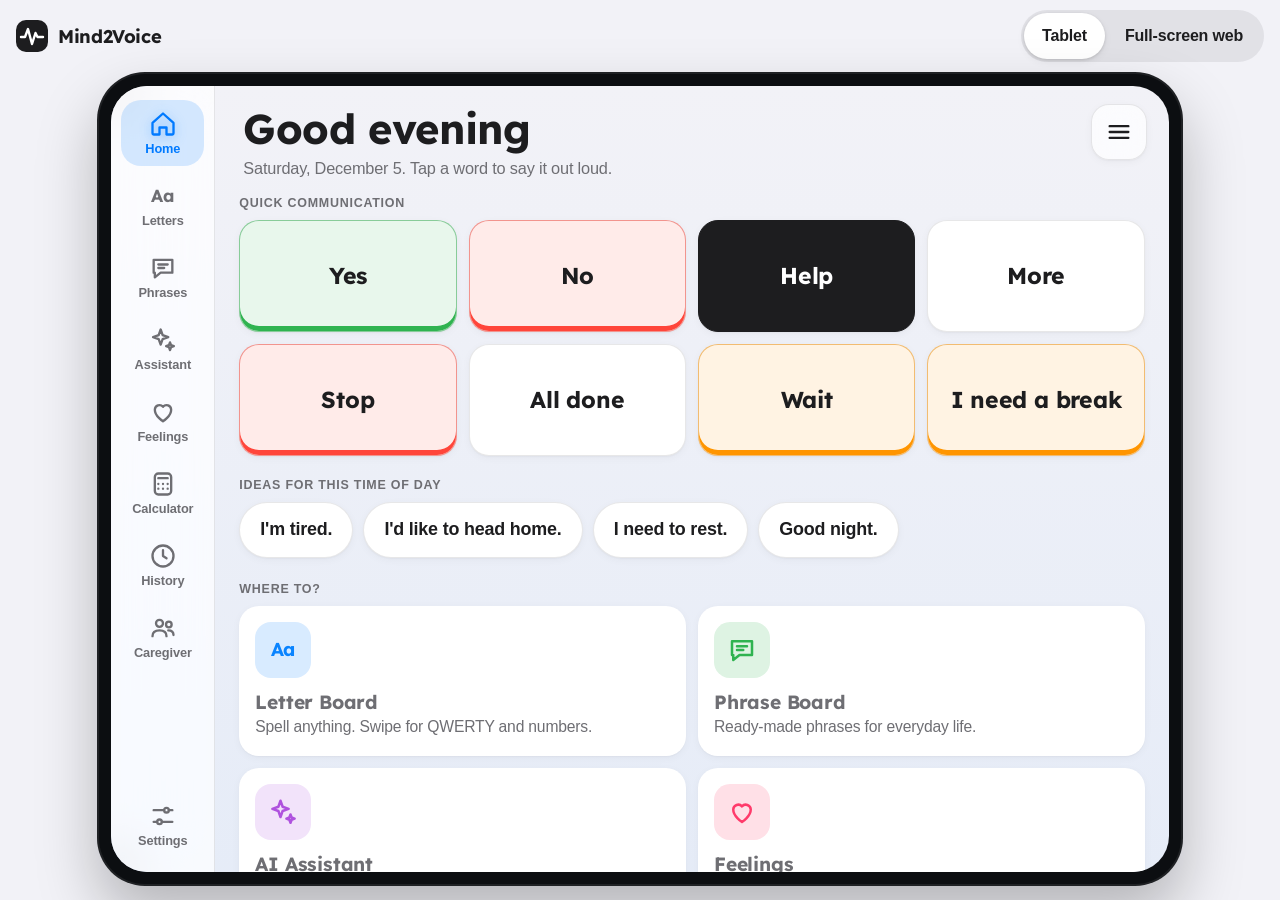
==== commit 35176594: "new!" ====
--- a/index.html
+++ b/index.html
@@ -5,6 +5,13 @@
 <meta name="viewport" content="width=device-width, initial-scale=1, viewport-fit=cover">
 <title>Mind2Voice</title>
 <meta name="claude:viewport-fit-sides" content="cover">
+<meta name="apple-mobile-web-app-capable" content="yes">
+<meta name="mobile-web-app-capable" content="yes">
+<meta name="apple-mobile-web-app-title" content="Mind2Voice">
+<meta name="apple-mobile-web-app-status-bar-style" content="black-translucent">
+<meta name="theme-color" content="#f5f5f7">
+<link rel="manifest" href="manifest.webmanifest">
+<link rel="apple-touch-icon" href="icon-180.png">
 <link rel="preconnect" href="https://fonts.googleapis.com">
 <link rel="preconnect" href="https://fonts.gstatic.com" crossorigin>
 <link rel="stylesheet" href="https://fonts.googleapis.com/css2?family=Atkinson+Hyperlegible:wght@400;700&family=Lexend:wght@500;600;700&display=swap">
@@ -19,6 +26,8 @@
 Mind2Voice
 </div>
 <div class="seg modeseg" role="group" aria-label="Preview size" id="modeseg">
+<button type="button" data-mode-btn="tablet" aria-pressed="true">Tablet</button>
+<button type="button" data-mode-btn="web" aria-pressed="false">Full-screen web</button>
 </div>
 </header>
 <div class="viewport">
--- a/style.css
+++ b/style.css
@@ -1,131 +1,200 @@
-/* Layout concept: one persistent "voice bar" (message, Speak, Undo, tone) travels with every board.
-Tablet: voice bar sits on top of the board. Web: voice bar docks on the right. Phone: bottom tab bar.
-Keys and tiles never move, so motor memory carries over from day to day. */
-
+/* Mind2Voice — Apple-style interface
+   Layout concept: one persistent "voice bar" (message, Speak, Undo, tone) travels with every board.
+   Tablet: voice bar sits on top of the board. Web: voice bar docks on the right. Phone: bottom tab bar.
+   Keys and tiles never move, so motor memory carries over from day to day. */
+
+/* ================= design tokens ================= */
 :root{
-    --bg:#f5f5f7;
+    --font-body:-apple-system,BlinkMacSystemFont,"SF Pro Text","Helvetica Neue",Arial,sans-serif;
+    --font-display:-apple-system,BlinkMacSystemFont,"SF Pro Display","Helvetica Neue",Arial,sans-serif;
+
+    --r-s:14px;
+    --r-m:20px;
+    --r-l:28px;
+
+    --bg:#f2f2f7;
     --surface:#ffffff;
-
-    --tint:#e8f2ff;
-    --tint-2:#cfe4ff;
-
-    --accent:#0071e3;
+    --glass:rgba(255,255,255,.72);
+
+    --tint:#e5f0ff;
+    --tint-2:#cfe3ff;
+
+    --accent:#007aff;
     --on-accent:#ffffff;
 
     --ink:#1d1d1f;
     --ink-2:#6e6e73;
 
-    --edge:rgba(0,0,0,.12);
-    --line:rgba(0,0,0,.08);
+    --edge:rgba(60,60,67,.2);
+    --line:rgba(60,60,67,.12);
 
     --black:#1d1d1f;
     --on-black:#ffffff;
 
     --good:#34c759;
 
-    --shadow-soft:rgba(0,0,0,.12);
+    --seg-track:rgba(118,118,128,.14);
+    --seg-on:#ffffff;
+
+    --sh-1:0 1px 2px rgba(0,0,0,.04),0 2px 8px rgba(0,0,0,.04);
+    --sh-2:0 2px 4px rgba(0,0,0,.05),0 8px 24px rgba(0,0,0,.07);
+    --sh-key:0 1px 0 rgba(0,0,0,.14),0 1px 3px rgba(0,0,0,.06);
 }
 @media (prefers-color-scheme:dark){
 :root:not([data-theme="light"]){
---bg:#0F1318; --surface:#181E26; --tint:#1F3248; --tint-2:#2E4C70;
---accent:#8CBCEB; --on-accent:#0B1420;
---ink:#F2EFE8; --ink-2:#B4BAC4; --edge:#6B7685; --line:#2C3541;
---black:#F2EFE8; --on-black:#0F1318; --good:#7CCB9A; color-scheme:dark;
+    --bg:#000000;
+    --surface:#1c1c1e;
+    --glass:rgba(28,28,30,.72);
+    --tint:#0f2a4a;
+    --tint-2:#173d6b;
+    --accent:#0a84ff;
+    --on-accent:#ffffff;
+    --ink:#f5f5f7;
+    --ink-2:#a1a1a6;
+    --edge:rgba(255,255,255,.18);
+    --line:rgba(255,255,255,.1);
+    --black:#f5f5f7;
+    --on-black:#1c1c1e;
+    --good:#30d158;
+    --seg-track:rgba(118,118,128,.28);
+    --seg-on:#636366;
+    --sh-1:0 1px 2px rgba(0,0,0,.4);
+    --sh-2:0 4px 20px rgba(0,0,0,.5);
+    --sh-key:0 1px 0 rgba(0,0,0,.6);
+    color-scheme:dark;
 }
 }
 :root[data-theme="dark"]{
---bg:#0F1318; --surface:#181E26; --tint:#1F3248; --tint-2:#2E4C70;
---accent:#8CBCEB; --on-accent:#0B1420;
---ink:#F2EFE8; --ink-2:#B4BAC4; --edge:#6B7685; --line:#2C3541;
---black:#F2EFE8; --on-black:#0F1318; --good:#7CCB9A; color-scheme:dark;
-}
+    --bg:#000000;
+    --surface:#1c1c1e;
+    --glass:rgba(28,28,30,.72);
+    --tint:#0f2a4a;
+    --tint-2:#173d6b;
+    --accent:#0a84ff;
+    --on-accent:#ffffff;
+    --ink:#f5f5f7;
+    --ink-2:#a1a1a6;
+    --edge:rgba(255,255,255,.18);
+    --line:rgba(255,255,255,.1);
+    --black:#f5f5f7;
+    --on-black:#1c1c1e;
+    --good:#30d158;
+    --seg-track:rgba(118,118,128,.28);
+    --seg-on:#636366;
+    --sh-1:0 1px 2px rgba(0,0,0,.4);
+    --sh-2:0 4px 20px rgba(0,0,0,.5);
+    --sh-key:0 1px 0 rgba(0,0,0,.6);
+    color-scheme:dark;
+}
+
+/* ================= base ================= */
 *{box-sizing:border-box}
+html{-webkit-font-smoothing:antialiased;-moz-osx-font-smoothing:grayscale;text-rendering:optimizeLegibility;-webkit-text-size-adjust:100%}
 html,body{height:100%}
 body{
-margin:0; background:var(--bg); color:var(--ink);
-font-family:var(--font-body); font-size:17px; line-height:1.4;
-padding-left:max(16px,env(safe-area-inset-left,0px));
-padding-right:max(16px,env(safe-area-inset-right,0px));
-padding-block:0;
-}
-button,input,select,textarea{font:inherit;color:inherit}
-button{cursor:pointer}
-:focus-visible{outline:4px solid var(--ink);outline-offset:3px}
+    margin:0;background:var(--bg);color:var(--ink);
+    font-family:var(--font-body);font-size:17px;line-height:1.4;letter-spacing:-.011em;
+    padding-left:max(16px,env(safe-area-inset-left,0px));
+    padding-right:max(16px,env(safe-area-inset-right,0px));
+    padding-block:0;
+}
+button,input,select,textarea{font:inherit;color:inherit;letter-spacing:inherit}
+button{cursor:pointer;-webkit-tap-highlight-color:transparent;touch-action:manipulation}
+:focus-visible{outline:3px solid var(--accent);outline-offset:3px}
 .sr{position:absolute;width:1px;height:1px;overflow:hidden;clip:rect(0 0 0 0);white-space:nowrap}
-/* ---------- prototype chrome ---------- */
+
+/* ================= prototype chrome ================= */
 .stage{height:100%;min-height:640px;display:flex;flex-direction:column;gap:10px}
 .toolbar{flex:none;display:flex;align-items:center;justify-content:space-between;gap:12px;flex-wrap:wrap;padding-top:10px}
-.brand{display:flex;align-items:center;gap:10px;font:700 1.15rem var(--font-display);letter-spacing:-.01em}
+.brand{display:flex;align-items:center;gap:10px;font:700 1.15rem var(--font-display);letter-spacing:-.02em}
 .brand svg{width:32px;height:32px}
 .protonote{color:var(--ink-2);font-size:.95rem}
 .viewport{flex:1;min-height:0;display:flex;justify-content:center;align-items:center;padding-bottom:14px}
-.device{height:min(100%,840px);aspect-ratio:4/3;max-width:100%;background:#0c0e11;padding:14px;border-radius:44px;box-shadow:0 30px 60px rgba(0,0,0,.25),inset 0 0 0 2px rgba(255,255,255,.08)}
-.screen{position:relative;width:100%;height:100%;border-radius:32px;overflow:hidden;background:var(--bg)}
-[data-mode="web"] .device{height:100%;width:100%;aspect-ratio:auto;max-width:none;padding:0;border-radius:20px;background:none;box-shadow:none;border:2px solid var(--line)}
-[data-mode="web"] .screen{border-radius:18px}
+.device{height:min(100%,840px);aspect-ratio:4/3;max-width:100%;background:#0c0e11;padding:14px;border-radius:48px;box-shadow:0 30px 60px rgba(0,0,0,.25),inset 0 0 0 2px rgba(255,255,255,.08)}
+.screen{position:relative;width:100%;height:100%;border-radius:36px;overflow:hidden;background:var(--bg)}
+[data-mode="web"] .device{height:100%;width:100%;aspect-ratio:auto;max-width:none;padding:0;border-radius:22px;background:none;box-shadow:none;border:1px solid var(--line)}
+[data-mode="web"] .screen{border-radius:21px}
 [data-mode="phone"] .device{height:100%;width:100%;aspect-ratio:auto;max-width:none;padding:0;border-radius:0;background:none;box-shadow:none}
 [data-mode="phone"] .screen{border-radius:0}
 [data-mode="phone"] .modeseg,[data-mode="phone"] .protonote{display:none}
-/* ---------- app grid ---------- */
+
+/* ================= app grid ================= */
 .app{height:100%;display:grid;grid-template-columns:104px minmax(0,1fr);background:var(--bg)}
 [data-mode="web"] .app{grid-template-columns:244px minmax(0,1fr)}
 [data-mode="phone"] .app{grid-template-columns:minmax(0,1fr);grid-template-rows:minmax(0,1fr) auto}
-.rail{display:flex;flex-direction:column;gap:6px;padding:14px 10px;border-right:2px solid var(--line);background:var(--surface);overflow-y:auto}
-.nav{display:flex;flex-direction:column;align-items:center;justify-content:center;gap:4px;min-height:68px;padding:10px 4px;border:2px solid transparent;border-radius:var(--r-m);background:none;color:var(--ink);font:700 .85rem/1.1 var(--font-body);text-align:center}
+.rail{display:flex;flex-direction:column;gap:6px;padding:14px 10px;border-right:1px solid var(--line);background:var(--glass);-webkit-backdrop-filter:saturate(180%) blur(24px);backdrop-filter:saturate(180%) blur(24px);overflow-y:auto}
+.nav{display:flex;flex-direction:column;align-items:center;justify-content:center;gap:4px;min-height:68px;padding:10px 4px;border:0;border-radius:var(--r-m);background:none;color:var(--ink-2);font:600 .8rem/1.1 var(--font-body);letter-spacing:-.01em;text-align:center}
 .nav svg{width:28px;height:28px;flex:none}
-.nav[aria-current="page"]{background:var(--black);color:var(--on-black)}
-.nav:not([aria-current="page"]):hover{border-color:var(--edge)}
+.nav[aria-current="page"]{background:var(--tint);color:var(--accent)}
 .nav.last{margin-top:auto}
 .l-full,.l-tiny{display:none}
-[data-mode="web"] .nav{flex-direction:row;justify-content:flex-start;gap:14px;padding:12px 16px;font-size:1.08rem;text-align:left}
+[data-mode="web"] .nav{flex-direction:row;justify-content:flex-start;gap:14px;padding:12px 16px;font-size:1.06rem;text-align:left}
 [data-mode="web"] .l-short,[data-mode="phone"] .l-short{display:none}
 [data-mode="web"] .l-full{display:inline}
 [data-mode="phone"] .l-tiny{display:inline}
-[data-mode="phone"] .rail{order:2;flex-direction:row;gap:2px;padding:6px;border-right:0;border-top:2px solid var(--line);overflow-x:auto;justify-content:space-between}
-[data-mode="phone"] .nav{flex:1 0 50px;min-height:58px;padding:6px 2px;font-size:.75rem;border-radius:var(--r-s)}
+[data-mode="phone"] .rail{order:2;flex-direction:row;gap:2px;padding:6px 6px calc(6px + env(safe-area-inset-bottom,0px));border-right:0;border-top:1px solid var(--line);overflow-x:auto;justify-content:space-between}
+[data-mode="phone"] .nav{flex:1 0 50px;min-height:58px;padding:6px 2px;font-size:.72rem;border-radius:var(--r-s)}
 [data-mode="phone"] .nav svg{width:24px;height:24px}
 [data-mode="phone"] .nav.last{margin-top:0}
+
 .main{position:relative;display:flex;flex-direction:column;min-width:0;min-height:0;height:100%}
-.head{flex:none;padding:18px 96px 4px 24px}
-.head h1{margin:0;font:700 clamp(1.7rem,3.2vw,2.4rem)/1.1 var(--font-display);letter-spacing:-.02em}
-.head p{margin:4px 0 0;color:var(--ink-2)}
-.page{flex:1;min-height:0;display:flex;flex-direction:column;gap:14px;padding:10px 24px 22px}
-.page.solo{overflow-y:auto}
+.head{flex:none;padding:20px 96px 4px 28px}
+.head h1{margin:0;font:700 clamp(1.9rem,3.4vw,2.6rem)/1.08 var(--font-display);letter-spacing:-.035em}
+.head p{margin:6px 0 0;color:var(--ink-2);font-size:1.02rem}
+.page{flex:1;min-height:0;display:flex;flex-direction:column;gap:14px;padding:12px 24px 22px}
+.page.solo{overflow-y:auto;-webkit-overflow-scrolling:touch}
 [data-mode="web"] .page.has-voice{flex-direction:row-reverse;align-items:stretch}
 [data-mode="phone"] .head{padding:14px 80px 2px 16px}
 [data-mode="phone"] .page{padding:8px 16px 14px}
-.board{flex:1;min-height:0;min-width:0;display:flex;flex-direction:column;gap:12px;overflow-y:auto;padding:4px}
-.lbl{font:700 .82rem var(--font-body);letter-spacing:.08em;text-transform:uppercase;color:var(--ink-2)}
-.card{background:var(--surface);border:2px solid var(--line);border-radius:var(--r-l);padding:18px}
-.card h2{margin:0 0 4px;font:700 1.25rem var(--font-display);letter-spacing:-.01em}
+.board{flex:1;min-height:0;min-width:0;display:flex;flex-direction:column;gap:12px;overflow-y:auto;padding:4px;-webkit-overflow-scrolling:touch}
+.lbl{font:600 .78rem var(--font-body);letter-spacing:.06em;text-transform:uppercase;color:var(--ink-2)}
+.card{background:var(--surface);border:0;border-radius:var(--r-l);padding:20px;box-shadow:var(--sh-1)}
+.card h2{margin:0 0 4px;font:700 1.3rem var(--font-display);letter-spacing:-.025em}
 .card .sub{margin:0 0 14px;color:var(--ink-2)}
-/* ---------- buttons, tiles ---------- */
-.btn{min-height:56px;padding:12px 20px;border:2px solid var(--edge);border-radius:var(--r-m);background:var(--surface);color:var(--ink);font:700 1.05rem var(--font-body);display:inline-flex;align-items:center;justify-content:center;gap:10px}
+
+/* ================= buttons, tiles ================= */
+.btn{min-height:56px;padding:12px 22px;border:0;border-radius:var(--r-m);background:var(--surface);color:var(--accent);font:600 1.05rem var(--font-body);display:inline-flex;align-items:center;justify-content:center;gap:10px;box-shadow:var(--sh-1)}
 .btn svg{width:24px;height:24px;flex:none}
-.btn.primary{background:var(--accent);border-color:var(--accent);color:var(--on-accent)}
-.btn.dark{background:var(--black);border-color:var(--black);color:var(--on-black)}
-.btn[disabled]{opacity:.5;cursor:not-allowed}
-.btn.speak{flex:1 1 180px;min-height:68px;font:700 1.35rem var(--font-display)}
-.btn:active:not([disabled]),.tile:active,.key:active,.chip:active{transform:translateY(2px)}
+.btn.primary{background:var(--accent);color:var(--on-accent);box-shadow:0 2px 10px color-mix(in srgb,var(--accent) 35%,transparent)}
+.btn.dark{background:var(--black);color:var(--on-black)}
+.btn[disabled]{opacity:.4;cursor:not-allowed;box-shadow:none}
+.btn.speak{flex:1 1 180px;min-height:68px;font:700 1.35rem var(--font-display);letter-spacing:-.02em}
+
+/* tiles, keys and chips keep the gradient layer: it is the Touch Guard "fill while you hold" effect */
 .tile,.key,.chip{background-color:var(--surface);background-image:linear-gradient(var(--fill,var(--tint-2)),var(--fill,var(--tint-2)));background-repeat:no-repeat;background-size:0 100%}
 .hold{background-size:100% 100%;transition:background-size var(--guard,0ms) linear}
-.tile:hover,.chip:hover,.key:hover{border-color:var(--accent)}
+.tile{border:1px solid var(--line);box-shadow:var(--sh-1);letter-spacing:-.02em}
+.tile.black{border-color:var(--black)}
 .chips{display:flex;gap:10px;flex-wrap:wrap}
 .chips.col{flex-direction:column;align-items:stretch}
-.chip{min-height:56px;padding:10px 18px;border:2px solid var(--edge);border-radius:999px;color:var(--ink);font:700 1.15rem var(--font-body);display:inline-flex;align-items:center;gap:10px;text-align:left}
+.chip{min-height:56px;padding:10px 20px;border:1px solid var(--line);border-radius:999px;color:var(--ink);font:600 1.12rem var(--font-body);display:inline-flex;align-items:center;gap:10px;text-align:left;box-shadow:var(--sh-1)}
 .chip svg{width:22px;height:22px;flex:none}
-.chip[aria-pressed="true"]{background-color:var(--black);color:var(--on-black);border-color:var(--black)}
+.chip[aria-pressed="true"]{background-color:var(--accent);color:var(--on-accent);border-color:var(--accent)}
 .chip.ai{border-color:var(--accent);background-color:var(--tint)}
-.chip.ghost{border-style:dashed}
-.seg{display:inline-flex;flex-wrap:wrap;gap:3px;padding:3px;border:2px solid var(--edge);border-radius:999px;background:var(--surface)}
-.seg button{min-height:48px;padding:8px 16px;border:0;border-radius:999px;background:none;font:700 1rem var(--font-body)}
-.seg button[aria-pressed="true"]{background:var(--black);color:var(--on-black)}
-/* ---------- voice bar ---------- */
-.voice{flex:none;background:var(--surface);border:2px solid var(--edge);border-radius:var(--r-l);padding:14px 16px;display:flex;flex-direction:column;gap:12px}
+.chip.ghost{border-style:dashed;border-color:var(--edge);box-shadow:none;background-color:transparent}
+
+/* iOS-style segmented control */
+.seg{display:inline-flex;flex-wrap:wrap;gap:2px;padding:3px;border:0;border-radius:999px;background:var(--seg-track)}
+.seg button{min-height:46px;padding:8px 18px;border:0;border-radius:999px;background:none;color:var(--ink);font:600 1rem var(--font-body)}
+.seg button[aria-pressed="true"]{background:var(--seg-on);color:var(--ink);box-shadow:0 1px 3px rgba(0,0,0,.14),0 3px 8px rgba(0,0,0,.06)}
+
+/* press feedback: restrained scale, no sticky hover on touch screens */
+.btn,.chip,.tile,.key,.dest,.face,.emo,.sug .say,.nav,.seg button,.navtoggle,.spk{transition:background-color .18s ease,box-shadow .18s ease,color .18s ease,transform .14s ease,opacity .18s ease}
+.btn:active:not([disabled]),.chip:active,.tile:active,.key:active,.dest:active,.face:active,.emo:active,.sug .say:active,.nav:active,.navtoggle:active,.spk:active{transform:scale(.97)}
+@media (hover:hover){
+.btn:not(.primary):not(.dark):hover:not([disabled]),.chip:hover,.tile:hover,.key:hover,.nav:not([aria-current="page"]):hover{background-color:var(--tint)}
+.btn.primary:hover:not([disabled]){filter:brightness(1.06)}
+.btn.dark:hover:not([disabled]){opacity:.88}
+.dest:hover,.face:hover,.emo:hover,.sug .say:hover{box-shadow:var(--sh-2);transform:translateY(-1px)}
+.navtoggle:hover{background:var(--tint)}
+}
+
+/* ================= voice bar ================= */
+.voice{flex:none;background:var(--glass);-webkit-backdrop-filter:saturate(180%) blur(24px);backdrop-filter:saturate(180%) blur(24px);border:1px solid var(--line);border-radius:var(--r-l);padding:16px 18px;display:flex;flex-direction:column;gap:12px;box-shadow:var(--sh-2)}
 [data-mode="web"] .voice{width:380px}
-.vmsg{min-height:64px;max-height:132px;overflow:auto;font:600 clamp(1.5rem,2.8vw,2.1rem)/1.2 var(--font-display);overflow-wrap:anywhere}
+.vmsg{min-height:64px;max-height:132px;overflow:auto;font:600 clamp(1.5rem,2.8vw,2.1rem)/1.2 var(--font-display);letter-spacing:-.025em;overflow-wrap:anywhere}
 [data-mode="web"] .vmsg{flex:1;max-height:none;min-height:150px}
-.vmsg.empty{color:var(--ink-2);font:400 1.15rem var(--font-body)}
+.vmsg.empty{color:var(--ink-2);font:400 1.15rem var(--font-body);letter-spacing:-.011em}
 .vrow{display:flex;gap:10px;flex-wrap:wrap}
 .vtone{display:flex;align-items:center;gap:12px;flex-wrap:wrap}
 .wave{display:none;gap:4px;align-items:center;height:28px}
@@ -133,124 +202,129 @@
 .wave i{width:6px;height:10px;border-radius:3px;background:var(--accent);animation:wv .9s ease-in-out infinite}
 .wave i:nth-child(2){animation-delay:.15s}.wave i:nth-child(3){animation-delay:.3s}
 @keyframes wv{0%,100%{height:8px}50%{height:26px}}
-/* ---------- home ---------- */
-.home{display:grid;gap:22px;grid-template-columns:minmax(0,1fr)}
+
+/* ================= home ================= */
+.home{display:grid;gap:24px;grid-template-columns:minmax(0,1fr)}
 [data-mode="web"] .home{grid-template-columns:minmax(0,1.1fr) minmax(0,1fr);align-items:start}
 .home section{display:flex;flex-direction:column;gap:10px}
 .quick{display:grid;gap:12px;grid-template-columns:repeat(4,minmax(0,1fr))}
 [data-mode="phone"] .quick{grid-template-columns:repeat(2,minmax(0,1fr))}
 .quick .tile{min-height:112px;font-size:clamp(1.3rem,2.4vw,1.75rem);font-family:var(--font-display)}
-.dest{display:flex;align-items:center;gap:16px;width:100%;min-height:92px;padding:14px 18px;border:2px solid var(--edge);border-radius:var(--r-m);background:var(--surface);text-align:left;box-shadow:0 3px 0 var(--line)}
-.dest:hover{border-color:var(--accent)}
-.dest .ib{flex:none;width:56px;height:56px;border-radius:18px;background:var(--tint);color:var(--accent);display:grid;place-items:center}
+.dest{display:flex;align-items:center;gap:16px;width:100%;min-height:92px;padding:14px 18px;border:0;border-radius:var(--r-m);background:var(--surface);text-align:left;box-shadow:var(--sh-1)}
+.dest .ib{flex:none;width:56px;height:56px;border-radius:16px;background:var(--tint);color:var(--accent);display:grid;place-items:center}
 .dest .ib svg{width:30px;height:30px}
-.dest b{display:block;font:700 1.25rem var(--font-display);letter-spacing:-.01em}
+.dest b{display:block;font:700 1.2rem var(--font-display);letter-spacing:-.025em}
 .dest span{display:block;color:var(--ink-2);font-size:.98rem}
-.dest .go{margin-left:auto;flex:none;width:26px;height:26px}
+.dest .go{margin-left:auto;flex:none;width:22px;height:22px;color:var(--ink-2);opacity:.6}
 .faces{display:grid;grid-template-columns:repeat(5,minmax(0,1fr));gap:10px}
-.face{display:flex;flex-direction:column;align-items:center;gap:6px;min-height:104px;padding:10px 4px;border:2px solid var(--edge);border-radius:var(--r-m);background:var(--surface);font:700 .95rem var(--font-body);box-shadow:0 3px 0 var(--line)}
-.face:hover{border-color:var(--accent)}
+.face{display:flex;flex-direction:column;align-items:center;gap:6px;min-height:104px;padding:10px 4px;border:0;border-radius:var(--r-m);background:var(--surface);font:600 .95rem var(--font-body);box-shadow:var(--sh-1)}
 .face svg{width:52px;height:52px;color:var(--ink)}
 [data-mode="phone"] .face{font-size:.8rem}
 [data-mode="phone"] .face svg{width:40px;height:40px}
-/* ---------- letters ---------- */
+
+/* ================= letters ================= */
 .keys{flex:1;min-height:300px;display:flex;flex-direction:column;gap:8px}
 .krow{flex:1;display:flex;gap:8px;min-height:56px}
-.key{flex:1;min-width:0;border:2px solid var(--edge);border-radius:var(--r-s);color:var(--ink);font:700 clamp(1.4rem,3vw,2.5rem) var(--font-display);box-shadow:0 3px 0 var(--line);display:flex;align-items:center;justify-content:center}
+.key{flex:1;min-width:0;border:0;border-radius:var(--r-s);color:var(--ink);font:600 clamp(1.4rem,3vw,2.5rem) var(--font-display);box-shadow:var(--sh-key);display:flex;align-items:center;justify-content:center}
 .key svg{width:34px;height:34px}
 .key.fn{background-color:var(--tint)}
 .krow.space{flex:none;min-height:72px}
 .key.wide{flex:1}
 .kbbar{display:flex;align-items:center;justify-content:space-between;gap:12px;flex-wrap:wrap}
-/* ---------- AI assistant ---------- */
+
+/* ================= AI assistant ================= */
 .ai{display:flex;flex-direction:column;gap:14px}
 [data-mode="web"] .ai{display:grid;grid-template-columns:minmax(0,1fr) minmax(0,1fr);align-items:start}
 .bank{display:flex;flex-direction:column;gap:10px}
 .group{display:flex;flex-direction:column;gap:8px}
-.tray{min-height:64px;display:flex;gap:8px;flex-wrap:wrap;align-items:center;padding:10px;border:2px dashed var(--edge);border-radius:var(--r-m);background:var(--surface)}
+.tray{min-height:64px;display:flex;gap:8px;flex-wrap:wrap;align-items:center;padding:10px;border:1.5px dashed var(--edge);border-radius:var(--r-m);background:var(--surface)}
 .tray .hint{color:var(--ink-2)}
 .sug{display:flex;gap:10px;align-items:stretch}
-.sug .say{flex:1;min-width:0;text-align:left;border:2px solid var(--edge);border-radius:var(--r-m);background:var(--surface);padding:14px 18px;font:700 1.25rem/1.25 var(--font-display);display:flex;flex-direction:column;gap:6px;box-shadow:0 3px 0 var(--line)}
-.sug .say:hover{border-color:var(--accent)}
-.sug.top .say{background:var(--tint);border-color:var(--accent);font-size:1.55rem}
-.sug .spk{flex:none;width:72px;border-radius:var(--r-m);border:2px solid var(--black);background:var(--black);color:var(--on-black);display:grid;place-items:center}
+.sug .say{flex:1;min-width:0;text-align:left;border:0;border-radius:var(--r-m);background:var(--surface);padding:14px 18px;font:600 1.25rem/1.25 var(--font-display);letter-spacing:-.02em;display:flex;flex-direction:column;gap:6px;box-shadow:var(--sh-1)}
+.sug.top .say{background:var(--tint);box-shadow:inset 0 0 0 2px var(--accent);font-size:1.55rem}
+.sug .spk{flex:none;width:72px;border-radius:var(--r-m);border:0;background:var(--accent);color:#fff;display:grid;place-items:center}
 .sug .spk svg{width:30px;height:30px}
-.conf{display:inline-flex;gap:5px;align-items:center;font:400 .85rem var(--font-body);color:var(--ink-2)}
+.conf{display:inline-flex;gap:5px;align-items:center;font:400 .85rem var(--font-body);letter-spacing:0;color:var(--ink-2)}
 .conf i{width:10px;height:10px;border-radius:50%;border:2px solid var(--ink-2)}
 .conf i.on{background:var(--ink-2)}
-/* ---------- emotions ---------- */
+
+/* ================= emotions ================= */
 .emos{display:grid;grid-template-columns:repeat(5,minmax(0,1fr));gap:12px}
 [data-mode="phone"] .emos{grid-template-columns:repeat(3,minmax(0,1fr))}
-.emo{display:flex;flex-direction:column;align-items:center;gap:8px;padding:14px 6px;min-height:142px;border:2px solid var(--edge);border-radius:var(--r-m);background:var(--surface);font:700 1.15rem var(--font-body);box-shadow:0 3px 0 var(--line)}
+.emo{display:flex;flex-direction:column;align-items:center;gap:8px;padding:14px 6px;min-height:142px;border:0;border-radius:var(--r-m);background:var(--surface);font:600 1.15rem var(--font-body);box-shadow:var(--sh-1)}
 .emo svg{width:64px;height:64px}
-.emo[aria-pressed="true"]{border-color:var(--ink);box-shadow:inset 0 0 0 3px var(--ink);background:var(--tint)}
-.emo:hover{border-color:var(--accent)}
+.emo[aria-pressed="true"]{background:var(--tint);box-shadow:inset 0 0 0 3px var(--accent);color:var(--accent)}
+.emo[aria-pressed="true"] svg{color:var(--accent)}
 .breath{display:flex;align-items:center;gap:18px;flex-wrap:wrap}
-.orb{width:120px;height:120px;border-radius:50%;background:var(--tint-2);border:3px solid var(--accent);display:grid;place-items:center;font:700 1rem var(--font-display);text-align:center;flex:none}
+.orb{width:120px;height:120px;border-radius:50%;background:radial-gradient(circle at 35% 30%,var(--tint),var(--tint-2));border:0;box-shadow:0 0 0 3px var(--accent),0 8px 24px color-mix(in srgb,var(--accent) 30%,transparent);display:grid;place-items:center;font:600 1rem var(--font-display);text-align:center;flex:none}
 .orb.on{animation:br 8s ease-in-out infinite}
 @keyframes br{0%,100%{transform:scale(.72)}50%{transform:scale(1)}}
-/* ---------- caregiver ---------- */
+
+/* ================= caregiver ================= */
 .cg{display:grid;gap:16px;grid-template-columns:minmax(0,1fr)}
 [data-mode="web"] .cg{grid-template-columns:repeat(2,minmax(0,1fr));align-items:start}
 .cg .wide{grid-column:1/-1}
 .stats{display:grid;gap:12px;grid-template-columns:repeat(3,minmax(0,1fr))}
-.stat{padding:14px 16px;border:2px solid var(--line);border-radius:var(--r-m);background:var(--surface)}
-.stat b{display:block;font:700 2rem/1.1 var(--font-display);font-variant-numeric:tabular-nums}
+.stat{padding:16px 18px;border:0;border-radius:var(--r-m);background:var(--surface);box-shadow:var(--sh-1)}
+.stat b{display:block;font:700 2rem/1.1 var(--font-display);letter-spacing:-.03em;font-variant-numeric:tabular-nums}
 .stat span{color:var(--ink-2);font-size:.95rem}
 .bars{display:flex;flex-direction:column;gap:10px}
 .brow{display:grid;grid-template-columns:minmax(0,1.2fr) minmax(0,1fr) 44px;gap:12px;align-items:center}
 .brow .n{overflow-wrap:anywhere}
-.track{height:16px;border-radius:999px;background:var(--tint);overflow:hidden}
+.track{height:12px;border-radius:999px;background:var(--seg-track);overflow:hidden}
 .track i{display:block;height:100%;background:var(--accent);border-radius:999px}
-.brow .v{text-align:right;font-variant-numeric:tabular-nums;font-weight:700}
-.goal{display:flex;flex-direction:column;gap:6px;padding:12px 0;border-bottom:2px solid var(--line)}
+.brow .v{text-align:right;font-variant-numeric:tabular-nums;font-weight:600}
+.goal{display:flex;flex-direction:column;gap:6px;padding:12px 0;border-bottom:1px solid var(--line)}
 .goal:last-child{border-bottom:0}
 .goal .top{display:flex;justify-content:space-between;gap:12px;flex-wrap:wrap}
-.goal b{font:700 1.05rem var(--font-body)}
+.goal b{font:600 1.05rem var(--font-body)}
 .form{display:flex;gap:10px;flex-wrap:wrap;align-items:flex-end}
 .field{display:flex;flex-direction:column;gap:6px;flex:1 1 220px}
-.field label{font-weight:700}
-.field input,.field select,.field textarea{min-height:56px;padding:10px 14px;border:2px solid var(--edge);border-radius:var(--r-s);background:var(--surface);font-size:1.1rem}
+.field label{font-weight:600}
+.field input,.field select,.field textarea{min-height:56px;padding:10px 16px;border:1px solid var(--line);border-radius:var(--r-s);background:var(--bg);font-size:1.1rem}
 .field textarea{min-height:110px;font-size:.95rem;width:100%}
-.mine{display:flex;gap:8px;align-items:center;justify-content:space-between;padding:8px 0;border-bottom:2px solid var(--line)}
+.mine{display:flex;gap:8px;align-items:center;justify-content:space-between;padding:8px 0;border-bottom:1px solid var(--line)}
 .mine small{color:var(--ink-2)}
-.holdbtn{width:100%;min-height:120px;border:3px solid var(--black);border-radius:var(--r-l);background-color:var(--surface);background-image:linear-gradient(var(--tint-2),var(--tint-2));background-repeat:no-repeat;background-size:0 100%;font:700 1.4rem var(--font-display);display:flex;flex-direction:column;align-items:center;justify-content:center;gap:8px}
+.holdbtn{width:100%;min-height:120px;border:0;border-radius:var(--r-l);background-color:var(--surface);background-image:linear-gradient(var(--tint-2),var(--tint-2));background-repeat:no-repeat;background-size:0 100%;box-shadow:inset 0 0 0 2px var(--ink),var(--sh-1);font:700 1.4rem var(--font-display);letter-spacing:-.02em;display:flex;flex-direction:column;align-items:center;justify-content:center;gap:8px}
 .holdbtn.holding{background-size:100% 100%;transition:background-size 1.5s linear}
 .holdbtn svg{width:34px;height:34px}
 .chart{width:100%;height:auto;display:block}
 .chart text{fill:var(--ink-2);font:400 13px var(--font-body)}
-.chart .lab{fill:var(--ink);font-weight:700}
+.chart .lab{fill:var(--ink);font-weight:600}
 .chart .gl{stroke:var(--line);stroke-width:1}
 .chart .l1{fill:none;stroke:var(--accent);stroke-width:3.5;stroke-linejoin:round;stroke-linecap:round}
 .chart .l2{fill:none;stroke:var(--ink);stroke-width:3.5;stroke-dasharray:2 7;stroke-linecap:round}
 .chart .ar{fill:var(--tint)}
 .chart .d1{fill:var(--accent)}.chart .d2{fill:var(--ink)}
-/* ---------- settings ---------- */
-.set{max-width:760px}
-.srow{display:flex;justify-content:space-between;align-items:center;gap:16px;flex-wrap:wrap;padding:16px 0;border-bottom:2px solid var(--line)}
+
+/* ================= settings ================= */
+.set{max-width:760px;padding-top:8px;padding-bottom:8px}
+.srow{display:flex;justify-content:space-between;align-items:center;gap:16px;flex-wrap:wrap;padding:16px 0;border-bottom:1px solid var(--line)}
 .srow:last-child{border-bottom:0}
-.srow .t{font:700 1.1rem var(--font-body)}
+.srow .t{font:600 1.08rem var(--font-body)}
 .srow .d{color:var(--ink-2);font-size:.97rem;max-width:44ch}
-.sw{width:76px;height:44px;border-radius:999px;border:2px solid var(--edge);background:var(--surface);position:relative;flex:none}
-.sw::after{content:"";position:absolute;top:4px;left:4px;width:32px;height:32px;border-radius:50%;background:var(--ink);transition:transform .15s}
-.sw[aria-checked="true"]{background:var(--accent);border-color:var(--accent)}
-.sw[aria-checked="true"]::after{transform:translateX(32px);background:var(--on-accent)}
-.swwrap{display:flex;align-items:center;gap:10px;font-weight:700}
+/* iOS switch */
+.sw{width:68px;height:40px;border-radius:999px;border:0;background:var(--seg-track);position:relative;flex:none;transition:background-color .2s ease}
+.sw::after{content:"";position:absolute;top:3px;left:3px;width:34px;height:34px;border-radius:50%;background:#fff;box-shadow:0 2px 6px rgba(0,0,0,.25);transition:transform .2s ease}
+.sw[aria-checked="true"]{background:var(--good)}
+.sw[aria-checked="true"]::after{transform:translateX(28px)}
+.swwrap{display:flex;align-items:center;gap:10px;font-weight:600}
 input[type="range"]{width:min(260px,100%);height:44px;accent-color:var(--accent)}
-.set input[type="text"],.set select{min-height:52px;padding:8px 14px;border:2px solid var(--edge);border-radius:var(--r-s);background:var(--surface);font-size:1.05rem;max-width:100%}
-/* ---------- overlays ---------- */
-.toast{position:absolute;left:50%;bottom:22px;transform:translateX(-50%);max-width:88%;background:var(--black);color:var(--on-black);padding:14px 22px;border-radius:999px;font:700 1.1rem var(--font-body);opacity:0;pointer-events:none;transition:opacity .2s;z-index:30;text-align:center}
+.set input[type="text"],.set select{min-height:52px;padding:8px 16px;border:1px solid var(--line);border-radius:var(--r-s);background:var(--bg);font-size:1.05rem;max-width:100%}
+.field input:focus,.field select:focus,.field textarea:focus,.set input[type="text"]:focus,.set select:focus{border-color:var(--accent);outline-offset:1px}
+
+/* ================= overlays ================= */
+.toast{position:absolute;left:50%;bottom:22px;transform:translateX(-50%);max-width:88%;background:rgba(29,29,31,.88);-webkit-backdrop-filter:blur(20px);backdrop-filter:blur(20px);color:#fff;padding:14px 24px;border-radius:999px;font:600 1.05rem var(--font-body);opacity:0;pointer-events:none;transition:opacity .2s;z-index:30;text-align:center;box-shadow:0 8px 30px rgba(0,0,0,.25)}
+:root[data-theme="dark"] .toast{background:rgba(245,245,247,.92);color:#1c1c1e}
 .toast.on{opacity:1}
 [data-mode="phone"] .toast{bottom:84px}
-.sheet{position:absolute;inset:0;z-index:40;display:flex;align-items:center;justify-content:center;padding:20px;background:rgba(10,14,20,.55)}
-.sheet-card{width:min(560px,100%);background:var(--surface);border:2px solid var(--edge);border-radius:var(--r-l);padding:24px;display:flex;flex-direction:column;gap:14px}
-.sheet-card h2{margin:0;font:700 1.6rem var(--font-display)}
+.sheet{position:absolute;inset:0;z-index:40;display:flex;align-items:center;justify-content:center;padding:20px;background:rgba(0,0,0,.35);-webkit-backdrop-filter:blur(14px);backdrop-filter:blur(14px)}
+.sheet-card{width:min(560px,100%);background:var(--surface);border:0;border-radius:32px;padding:26px;display:flex;flex-direction:column;gap:14px;box-shadow:0 24px 70px rgba(0,0,0,.3)}
+.sheet-card h2{margin:0;font:700 1.6rem var(--font-display);letter-spacing:-.03em}
 .sheet-card p{margin:0;color:var(--ink-2)}
 .sheet-card .btn{min-height:68px;font-size:1.25rem}
-.reduce *:not(.hold):not(.holding){animation:none!important;transition:none!important}
-@media (prefers-reduced-motion:reduce){.wave i,.orb.on{animation:none!important}}
-
-/* ---------- collapsible sidebar ---------- */
+
+/* ================= collapsible sidebar ================= */
 .app{transition:grid-template-columns .25s ease,grid-template-rows .25s ease}
 .rail{transition:transform .25s ease,visibility 0s}
 .app.nav-hidden{grid-template-columns:0 minmax(0,1fr)}
@@ -258,210 +332,166 @@
 /* phone: the bar sits at the bottom, so slide it down instead */
 [data-mode="phone"] .app.nav-hidden{grid-template-columns:minmax(0,1fr);grid-template-rows:minmax(0,1fr) 0}
 [data-mode="phone"] .app.nav-hidden .rail{transform:translateY(100%);padding:0;border-top:0}
-.navtoggle{position:absolute;top:16px;right:20px;z-index:5;width:56px;height:56px;border:2px solid var(--edge);border-radius:var(--r-m);background:var(--surface);color:var(--ink);display:grid;place-items:center}
-.navtoggle:hover{border-color:var(--accent)}
+.navtoggle{position:absolute;top:18px;right:22px;z-index:5;width:56px;height:56px;border:0;border-radius:18px;background:var(--glass);-webkit-backdrop-filter:saturate(180%) blur(20px);backdrop-filter:saturate(180%) blur(20px);color:var(--ink);display:grid;place-items:center;box-shadow:var(--sh-1),inset 0 0 0 1px var(--line)}
 .navtoggle svg{width:28px;height:28px}
 [data-mode="phone"] .navtoggle{top:10px;right:12px;width:52px;height:52px}
+
+/* ================= motion preferences ================= */
+.reduce *:not(.hold):not(.holding){animation:none!important;transition:none!important}
 .reduce .app,.reduce .rail{transition:none!important}
-
-
-
-/* ---------- Apple-inspired polish (safe overrides) ----------
-   Visual-only refinements. Preserves the original component geometry
-   and layout rules so existing screens do not collapse or resize.
-*/
-:root {
-    --font-body: -apple-system, BlinkMacSystemFont, "Helvetica Neue", Arial, sans-serif;
-    --font-display: -apple-system, BlinkMacSystemFont, "Helvetica Neue", Arial, sans-serif;
-    --bg: #f5f5f7;
-    --surface: #ffffff;
-    --tint: #eaf3ff;
-    --tint-2: #d6e8ff;
-    --accent: #0071e3;
-    --on-accent: #ffffff;
-    --ink: #1d1d1f;
-    --ink-2: #6e6e73;
-    --edge: rgba(0, 0, 0, .12);
-    --line: rgba(0, 0, 0, .07);
-    --black: #1d1d1f;
-    --on-black: #ffffff;
-    --good: #34c759;
-    --shadow-soft: rgba(0, 0, 0, .08);
-}
-
-@media (prefers-color-scheme: dark) {
-    :root:not([data-theme="light"]) {
-        --bg: #1c1c1e;
-        --surface: #2c2c2e;
-        --tint: #20334a;
-        --tint-2: #294767;
-        --accent: #0a84ff;
-        --on-accent: #ffffff;
-        --ink: #f5f5f7;
-        --ink-2: #a1a1a6;
-        --edge: rgba(255, 255, 255, .14);
-        --line: rgba(255, 255, 255, .08);
-        --black: #f5f5f7;
-        --on-black: #1c1c1e;
-        --good: #30d158;
-        --shadow-soft: rgba(0, 0, 0, .24);
-        color-scheme: dark;
-    }
-}
-
-:root[data-theme="dark"] {
-    --bg: #1c1c1e;
-    --surface: #2c2c2e;
-    --tint: #20334a;
-    --tint-2: #294767;
-    --accent: #0a84ff;
-    --on-accent: #ffffff;
-    --ink: #f5f5f7;
-    --ink-2: #a1a1a6;
-    --edge: rgba(255, 255, 255, .14);
-    --line: rgba(255, 255, 255, .08);
-    --black: #f5f5f7;
-    --on-black: #1c1c1e;
-    --good: #30d158;
-    --shadow-soft: rgba(0, 0, 0, .24);
-    color-scheme: dark;
-}
-
-html {
-    -webkit-font-smoothing: antialiased;
-    -moz-osx-font-smoothing: grayscale;
-    text-rendering: optimizeLegibility;
-}
-
-button, input, select, textarea {
-    font-family: var(--font-body);
-}
-
-button {
-    transition: background-color .16s ease, border-color .16s ease,
-                box-shadow .16s ease, transform .16s ease;
-}
-
-:focus-visible {
-    outline: 3px solid var(--accent);
-    outline-offset: 3px;
-}
-
-/* Refine the existing styles without changing their dimensions. */
-.card, .voice, .dest, .face, .emo, .sug .say, .sheet-card {
-    box-shadow: 0 2px 10px rgba(0, 0, 0, .035);
-}
-
-.nav {
-    font-family: var(--font-body);
-    font-weight: 600;
-    letter-spacing: -.015em;
-}
-
-.nav[aria-current="page"] {
-    background: var(--tint);
-    color: var(--accent);
-}
-
-.nav:not([aria-current="page"]):hover {
-    background: var(--line);
-}
-
-.btn {
-    font-weight: 600;
-    box-shadow: none;
-}
-
-.btn.primary {
-    background: var(--accent);
-    border-color: var(--accent);
-}
-
-.btn.primary:hover:not([disabled]) {
-    filter: brightness(1.04);
-}
-
-.btn:active:not([disabled]), .tile:active, .key:active, .chip:active {
-    transform: scale(.985);
-}
-
-.tile, .key, .chip {
-    background-image: none;
-}
-
-.tile, .key, .chip, .dest, .face, .emo, .sug .say {
-    border-color: var(--edge);
-}
-
-.chip[aria-pressed="true"] {
-    background: var(--accent);
-    color: #ffffff;
-    border-color: var(--accent);
-}
-
-.sug .spk {
-    background: var(--accent);
-    border-color: var(--accent);
-    color: #ffffff;
-}
-
-.field input:focus, .field select:focus, .field textarea:focus,
-.set input[type="text"]:focus, .set select:focus {
-    border-color: var(--accent);
-}
-
-@media (prefers-reduced-motion: reduce) {
-    *, *::before, *::after {
-        animation-duration: .01ms !important;
-        animation-iteration-count: 1 !important;
-        transition-duration: .01ms !important;
-    }
-}
-
-/* Native-inspired interaction polish: restrained depth, clear states, and touch feedback. */
-button, .sw {
-    -webkit-tap-highlight-color: transparent;
-}
-
-.card, .voice, .sheet-card {
-    border-color: var(--line);
-    box-shadow: 0 4px 18px rgba(0, 0, 0, .045);
-}
-
-.btn, .chip, .dest, .face, .emo, .sug .say, .nav {
-    transition: background-color .18s ease, border-color .18s ease,
-                box-shadow .18s ease, color .18s ease, transform .18s ease;
-}
-
-.btn:not(.primary):not(.dark):hover:not([disabled]),
-.chip:hover, .nav:not([aria-current="page"]):hover {
-    background-color: var(--tint);
-}
-
-.dest:hover, .face:hover, .emo:hover, .sug .say:hover {
-    transform: translateY(-1px);
-    box-shadow: 0 6px 16px rgba(0, 0, 0, .08);
-}
-
-.btn:active:not([disabled]), .chip:active, .dest:active,
-.face:active, .emo:active, .sug .say:active {
-    transform: scale(.98);
-}
-
-@media (prefers-reduced-motion: reduce) {
-    .btn, .chip, .dest, .face, .emo, .sug .say, .nav {
-        transition: none;
-    }
-}
-.ipad-pro-11 .app {
-    width: 100%;
-    max-width: 100%;
-}
-
-.ipad-pro-11 .main {
-    width: 100%;
-}
-
-.ipad-pro-11 .board {
-    width: 100%;
-}+@media (prefers-reduced-motion:reduce){
+.wave i,.orb.on{animation:none!important}
+*:not(.hold):not(.holding),*:not(.hold):not(.holding)::before,*:not(.hold):not(.holding)::after{transition-duration:.01ms!important}
+}
+
+/* ================= Native fit: installed app / real tablet =================
+   JS adds .native on <html> when running standalone or on a touch tablet/phone.
+   Removes the preview toolbar and device frame so the app fills the whole screen. */
+html.native,html.native body{height:100%;overflow:hidden;overscroll-behavior:none}
+html.native body{padding:0;background:var(--bg);-webkit-user-select:none;user-select:none;-webkit-touch-callout:none}
+html.native .stage{position:fixed;inset:0;height:100vh;height:100dvh;min-height:0;gap:0}
+html.native .toolbar{display:none}
+html.native .viewport{padding:0;align-items:stretch}
+html.native .device{height:100%;width:100%;aspect-ratio:auto;max-width:none;padding:0;border:0;border-radius:0;background:none;box-shadow:none}
+html.native .screen{border-radius:0;padding:env(safe-area-inset-top,0px) env(safe-area-inset-right,0px) env(safe-area-inset-bottom,0px) env(safe-area-inset-left,0px);background:var(--bg)}
+html.native .app{height:100%}
+html.native input,html.native textarea{-webkit-user-select:text;user-select:text}
+/* ================= v2: visual polish, new screens ================= */
+:root{
+--font-body:"Atkinson Hyperlegible",-apple-system,BlinkMacSystemFont,"SF Pro Text","Helvetica Neue",Arial,sans-serif;
+--font-display:"Lexend",-apple-system,BlinkMacSystemFont,"SF Pro Display","Helvetica Neue",Arial,sans-serif;
+--c-letters:#0a84ff;--c-phrases:#2fb350;--c-ai:#af52de;--c-emotions:#ff3b6b;--c-calc:#ff9500;--c-history:#32ade6;
+}
+[data-f="letters"]{--fc:var(--c-letters)}[data-f="phrases"]{--fc:var(--c-phrases)}[data-f="ai"]{--fc:var(--c-ai)}
+[data-f="emotions"]{--fc:var(--c-emotions)}[data-f="calc"]{--fc:var(--c-calc)}[data-f="history"]{--fc:var(--c-history)}
+.head h1,.card h2,.dest b,.sheet-card h2,.btn.speak,.key,.vmsg,.quick .tile,.sug .say,.stat b,.holdbtn{letter-spacing:-.01em}
+.app{background:linear-gradient(180deg,var(--bg),color-mix(in srgb,var(--accent) 5%,var(--bg)))}
+.card{box-shadow:var(--sh-1),inset 0 0 0 1px var(--line)}
+.btn.primary{background:linear-gradient(135deg,var(--accent),color-mix(in srgb,var(--accent) 65%,#5e5ce6))}
+.nav{min-height:62px}
+.nav[aria-current="page"]{background:color-mix(in srgb,var(--fc,var(--accent)) 16%,transparent);color:var(--fc,var(--accent))}
+.nav[aria-current="page"] svg{filter:drop-shadow(0 2px 6px color-mix(in srgb,var(--fc,var(--accent)) 40%,transparent))}
+
+/* cursor */
+.vmsg{white-space:pre-wrap}
+.caret{display:inline-block;width:3px;height:1.05em;margin-left:2px;vertical-align:-.14em;background:var(--accent);border-radius:2px;animation:blink 1.05s steps(1) infinite}
+.vmsg.empty .caret{height:1.5em;margin:0 8px 0 0}
+@keyframes blink{0%,55%{opacity:1}56%,100%{opacity:0}}
+
+/* home */
+.home .col{display:flex;flex-direction:column;gap:22px;min-width:0}
+.quick .tile[data-tone]{border-color:color-mix(in srgb,var(--tc) 45%,var(--line));background-color:color-mix(in srgb,var(--tc) 11%,var(--surface));box-shadow:inset 0 -5px 0 var(--tc),var(--sh-1)}
+[data-tone="good"]{--tc:#2fb350}[data-tone="bad"]{--tc:#ff453a}[data-tone="warm"]{--tc:#ff9500}
+.dests{display:grid;grid-template-columns:repeat(2,minmax(0,1fr));gap:12px}
+.dests .dest{flex-direction:column;align-items:flex-start;gap:12px;min-height:150px;padding:16px}
+.dests .dest .go{display:none}
+.dest .ib{background:color-mix(in srgb,var(--fc,var(--accent)) 16%,var(--surface));color:var(--fc,var(--accent))}
+.dest .dt{display:block}
+.dest .dt b{margin-bottom:2px}
+[data-mode="phone"] .dests{grid-template-columns:1fr}
+[data-mode="phone"] .dests .dest{flex-direction:row;align-items:center;min-height:84px}
+[data-mode="phone"] .dests .dest .go{display:block}
+.faces{grid-template-columns:repeat(4,minmax(0,1fr))}
+.chip svg{width:20px;height:20px}
+
+/* emotions */
+[data-e="happy"]{--ec:#f2a900}[data-e="calm"]{--ec:#2fb350}[data-e="sad"]{--ec:#4f8bff}[data-e="angry"]{--ec:#ff453a}
+[data-e="frustrated"]{--ec:#ff9500}[data-e="anxious"]{--ec:#af52de}[data-e="overwhelmed"]{--ec:#ff375f}[data-e="tired"]{--ec:#7c8aa0}
+.emos{grid-template-columns:repeat(4,minmax(0,1fr))}
+[data-mode="phone"] .emos{grid-template-columns:repeat(3,minmax(0,1fr))}
+.emo,.face{background:color-mix(in srgb,var(--ec) 8%,var(--surface))}
+.emo svg,.face svg{color:var(--ec)}
+.emo[aria-pressed="true"]{background:color-mix(in srgb,var(--ec) 20%,var(--surface));box-shadow:inset 0 0 0 3px var(--ec);color:var(--ink)}
+.emo[aria-pressed="true"] svg{color:var(--ec)}
+.feelcard{display:flex;flex-direction:column;gap:12px;background:color-mix(in srgb,var(--ec) 7%,var(--surface))}
+.feelhead{display:flex;align-items:center;gap:16px}
+.feelhead .fb{width:72px;height:72px;border-radius:22px;display:grid;place-items:center;background:color-mix(in srgb,var(--ec) 20%,var(--surface));flex:none}
+.feelhead .fb svg{width:52px;height:52px;color:var(--ec)}
+.feelhead b{display:block;font:700 1.35rem var(--font-display)}
+.feelhead span{color:var(--ink-2)}
+.feelempty{display:flex;flex-direction:column;gap:4px}
+.feelempty span{color:var(--ink-2)}
+.meter{display:grid;grid-template-columns:repeat(3,minmax(0,1fr));gap:10px}
+.meter button{display:flex;flex-direction:column;align-items:center;gap:8px;min-height:84px;padding:12px;border:0;border-radius:var(--r-m);background:var(--surface);font:600 1.05rem var(--font-body);box-shadow:var(--sh-1)}
+.meter .bars{display:flex;align-items:flex-end;gap:4px;height:28px}
+.meter .bars i{width:10px;border-radius:3px;background:var(--seg-track)}
+.meter .bars i:nth-child(1){height:10px}.meter .bars i:nth-child(2){height:19px}.meter .bars i:nth-child(3){height:28px}
+.meter .bars i.on{background:var(--ec)}
+.meter button[aria-pressed="true"]{box-shadow:inset 0 0 0 3px var(--ec);background:color-mix(in srgb,var(--ec) 14%,var(--surface))}
+.chip.mood{box-shadow:none;background-color:color-mix(in srgb,var(--ec) 10%,var(--surface))}
+.chip.mood svg{color:var(--ec)}.chip.mood small{color:var(--ink-2)}
+
+/* AI assistant */
+.ai{align-items:start}
+.ai .card,.ai .col{display:flex;flex-direction:column;gap:12px}
+.stepl{display:flex;align-items:center;gap:10px;font:700 1.08rem var(--font-display)}
+.stepl b{width:28px;height:28px;border-radius:50%;background:var(--c-ai);color:#fff;display:grid;place-items:center;font-size:.9rem}
+.badge{align-self:flex-start;font:700 .72rem var(--font-body);letter-spacing:.06em;text-transform:uppercase;background:var(--c-ai);color:#fff;padding:3px 9px;border-radius:999px}
+.sug{animation:rise .25s ease both}
+@keyframes rise{from{opacity:0;transform:translateY(6px)}}
+.sug.top .say{background:color-mix(in srgb,var(--c-ai) 12%,var(--surface));box-shadow:inset 0 0 0 2px var(--c-ai)}
+.sug .spk{background:var(--c-ai)}
+.chip.ai{border-color:var(--c-ai);background-color:color-mix(in srgb,var(--c-ai) 10%,var(--surface))}
+.fine{margin:0;color:var(--ink-2);font-size:.9rem}
+.wordgrid{gap:8px}
+
+/* letter board carousel */
+.preds{display:flex;flex-direction:column;gap:8px}
+.kbarrows{display:flex;gap:8px}
+.kbarrows .btn{min-height:50px;padding:8px 16px}
+.kbtrack{position:relative;flex:1;min-height:300px;display:flex;gap:16px;overflow-x:auto;overflow-y:hidden;scroll-snap-type:x mandatory;overscroll-behavior-x:contain;scrollbar-width:none;-webkit-overflow-scrolling:touch}
+.kbtrack::-webkit-scrollbar{display:none}
+.kbpage{flex:0 0 100%;scroll-snap-align:start;display:flex;flex-direction:column;gap:8px;min-width:0}
+.kbdots{display:flex;justify-content:center;align-items:center;gap:8px;color:var(--ink-2);font-size:.9rem}
+.kbdots i{width:9px;height:9px;border-radius:50%;background:var(--seg-track);transition:width .2s,background-color .2s}
+.kbdots i.on{width:26px;border-radius:5px;background:var(--accent)}
+.kbdots span{margin-left:10px}
+[data-mode="phone"] .preds .comps{display:none}
+
+/* history */
+.hlist{display:flex;flex-direction:column;gap:10px}
+.hrow{display:flex;align-items:center;gap:8px;padding:14px 16px;background:var(--surface);border-radius:var(--r-m);box-shadow:var(--sh-1)}
+.hrow .ht{flex:1;min-width:0;font:600 1.2rem/1.3 var(--font-display);overflow-wrap:anywhere}
+.hrow .ht small{display:block;margin-top:2px;font:400 .85rem var(--font-body);color:var(--ink-2)}
+.ib-btn{flex:none;width:52px;height:52px;border:0;border-radius:16px;background:var(--seg-track);color:var(--ink);display:grid;place-items:center}
+.ib-btn svg{width:24px;height:24px}
+.ib-btn.say{background:var(--accent);color:#fff}
+.ib-btn[aria-pressed="true"]{background:#ffcc00;color:#1d1d1f}
+.ib-btn[aria-pressed="true"] svg{fill:currentColor}
+[data-mode="phone"] .hrow{flex-wrap:wrap}
+[data-mode="phone"] .hrow .ht{flex:1 1 100%}
+
+/* calculator */
+.calc{display:flex;flex-direction:column;gap:14px;max-width:1000px}
+.cdisp{display:flex;flex-direction:column;gap:8px}
+.ctop{display:flex;gap:16px;align-items:center;justify-content:space-between;flex-wrap:wrap}
+.swline{display:inline-flex;align-items:center;gap:10px;font-weight:600;font-size:.95rem}
+.cexp{min-height:60px;font:600 clamp(1.7rem,3.4vw,2.6rem)/1.2 var(--font-display);overflow-wrap:anywhere;text-align:right}
+.cexp .cph{color:var(--ink-2)}
+.cres{min-height:44px;text-align:right;color:var(--ink-2);font:600 clamp(1.2rem,2.4vw,1.8rem) var(--font-display)}
+.cres.final{color:var(--ink)}
+.cerr{color:#ff453a;font-size:1.05rem}
+.memb{display:inline-block;margin-left:10px;padding:2px 10px;border-radius:999px;background:var(--c-calc);color:#fff;font:700 .85rem var(--font-body);vertical-align:middle}
+.ckeys{display:grid;grid-template-columns:minmax(0,5fr) minmax(0,4fr);gap:16px}
+[data-mode="phone"] .ckeys{grid-template-columns:1fr}
+.cgrid{display:grid;gap:8px}
+.cgrid.sci{grid-template-columns:repeat(5,minmax(0,1fr))}
+.cgrid.basic{grid-template-columns:repeat(4,minmax(0,1fr))}
+.ckey{min-height:62px;border:0;border-radius:var(--r-s);color:var(--ink);font:600 1.3rem var(--font-display);box-shadow:var(--sh-key);display:flex;align-items:center;justify-content:center;
+background-color:var(--surface);background-image:linear-gradient(var(--fill,var(--tint-2)),var(--fill,var(--tint-2)));background-repeat:no-repeat;background-size:0 100%;transition:transform .14s ease}
+.ckey:active{transform:scale(.96)}
+.ckey svg{width:28px;height:28px}
+.ckey.sci{font-size:1.05rem;color:var(--ink-2);background-color:color-mix(in srgb,var(--c-calc) 9%,var(--surface))}
+.ckey.sci[aria-pressed="true"]{background-color:var(--c-calc);color:#fff}
+.ckey.fn{background-color:var(--tint)}
+.ckey.op{background-color:var(--tint);color:var(--accent);font-size:1.6rem}
+.ckey.eq{background-color:var(--accent);color:#fff;font-size:1.6rem}
+.ckey.zero{grid-column:span 2}
+.chrow{width:100%;border:0;background:none;text-align:left;font-size:1.1rem}
+.chrow svg{width:22px;height:22px;color:var(--accent);flex:none}
+
+/* v2 fixes */
+.meter .bars{flex-direction:row;gap:4px}
+.cdisp{position:sticky;top:0;z-index:3}
+.cdisp .btn.speak{flex:none;min-height:60px;font-size:1.2rem}
+.quick .tile{padding:10px;font-size:clamp(1.1rem,1.8vw,1.55rem);overflow-wrap:anywhere}
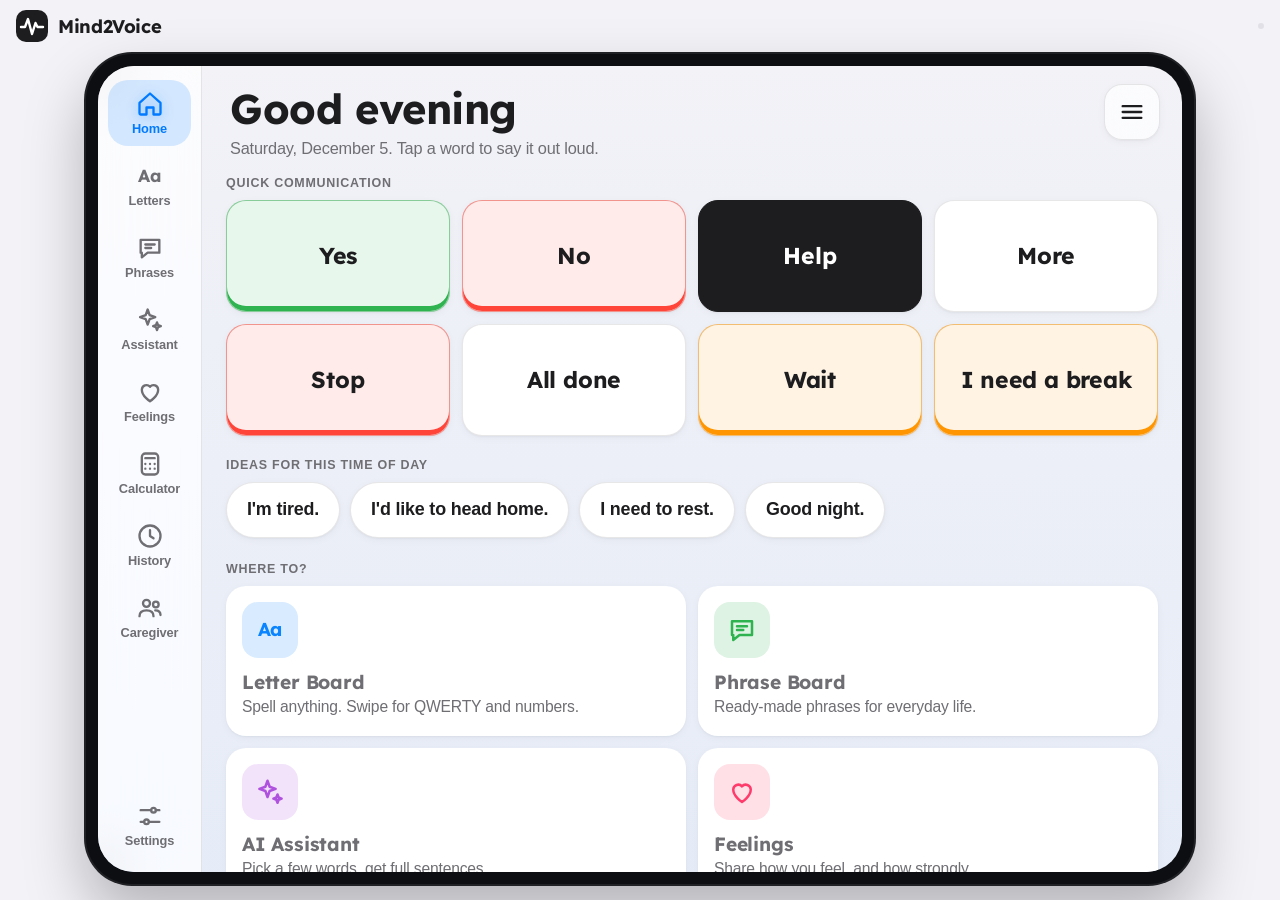
==== commit 5c14a8d9: "updated!" ====
--- a/index.html
+++ b/index.html
@@ -26,8 +26,6 @@
 Mind2Voice
 </div>
 <div class="seg modeseg" role="group" aria-label="Preview size" id="modeseg">
-<button type="button" data-mode-btn="tablet" aria-pressed="true">Tablet</button>
-<button type="button" data-mode-btn="web" aria-pressed="false">Full-screen web</button>
 </div>
 </header>
 <div class="viewport">
--- a/style.css
+++ b/style.css
@@ -495,3 +495,28 @@
 .cdisp{position:sticky;top:0;z-index:3}
 .cdisp .btn.speak{flex:none;min-height:60px;font-size:1.2rem}
 .quick .tile{padding:10px;font-size:clamp(1.1rem,1.8vw,1.55rem);overflow-wrap:anywhere}
+
+/* v3: letter board fits the screen (no scrolling), calculator centered */
+.app[data-view="letters"] .head{padding-top:10px;padding-bottom:0}
+.app[data-view="letters"] .head h1{font-size:1.7rem}
+.app[data-view="letters"] .head p{display:none}
+.app[data-view="letters"] .page{gap:8px;padding:6px 20px 12px}
+.app[data-view="letters"] .voice{padding:10px 14px;gap:8px}
+.app[data-view="letters"] .vmsg{min-height:40px;max-height:76px;font-size:clamp(1.3rem,2.4vw,1.8rem)}
+[data-mode="web"] .app[data-view="letters"] .vmsg{max-height:none;min-height:120px}
+.app[data-view="letters"] .btn.speak{min-height:52px;font-size:1.2rem}
+.app[data-view="letters"] .vrow .btn{min-height:48px;padding:8px 16px}
+.app[data-view="letters"] .vtone .lbl{display:none}
+.app[data-view="letters"] .vtone .seg button{min-height:36px;padding:4px 14px}
+.app[data-view="letters"] .board{overflow:hidden;gap:8px;padding:2px}
+.app[data-view="letters"] .kbtrack{min-height:0}
+.app[data-view="letters"] .krow{min-height:0}
+.app[data-view="letters"] .krow.space{flex:none;min-height:0;height:clamp(48px,8vh,72px)}
+.app[data-view="letters"] .kbbar .seg button{min-height:40px}
+.app[data-view="letters"] .kbarrows .btn{min-height:44px}
+.app[data-view="letters"] .preds .chip{min-height:44px;padding:6px 16px}
+.app[data-view="letters"] .kbdots{flex:none}
+@media (max-height:900px){.app[data-view="letters"] .preds .comps,.app[data-view="letters"] .kbdots span{display:none}}
+.calc{margin-left:auto;margin-right:auto;width:100%}
+.app[data-view="letters"] .head{padding-bottom:8px}
+.app[data-view="letters"] .navtoggle{top:6px;width:48px;height:48px;border-radius:15px}
